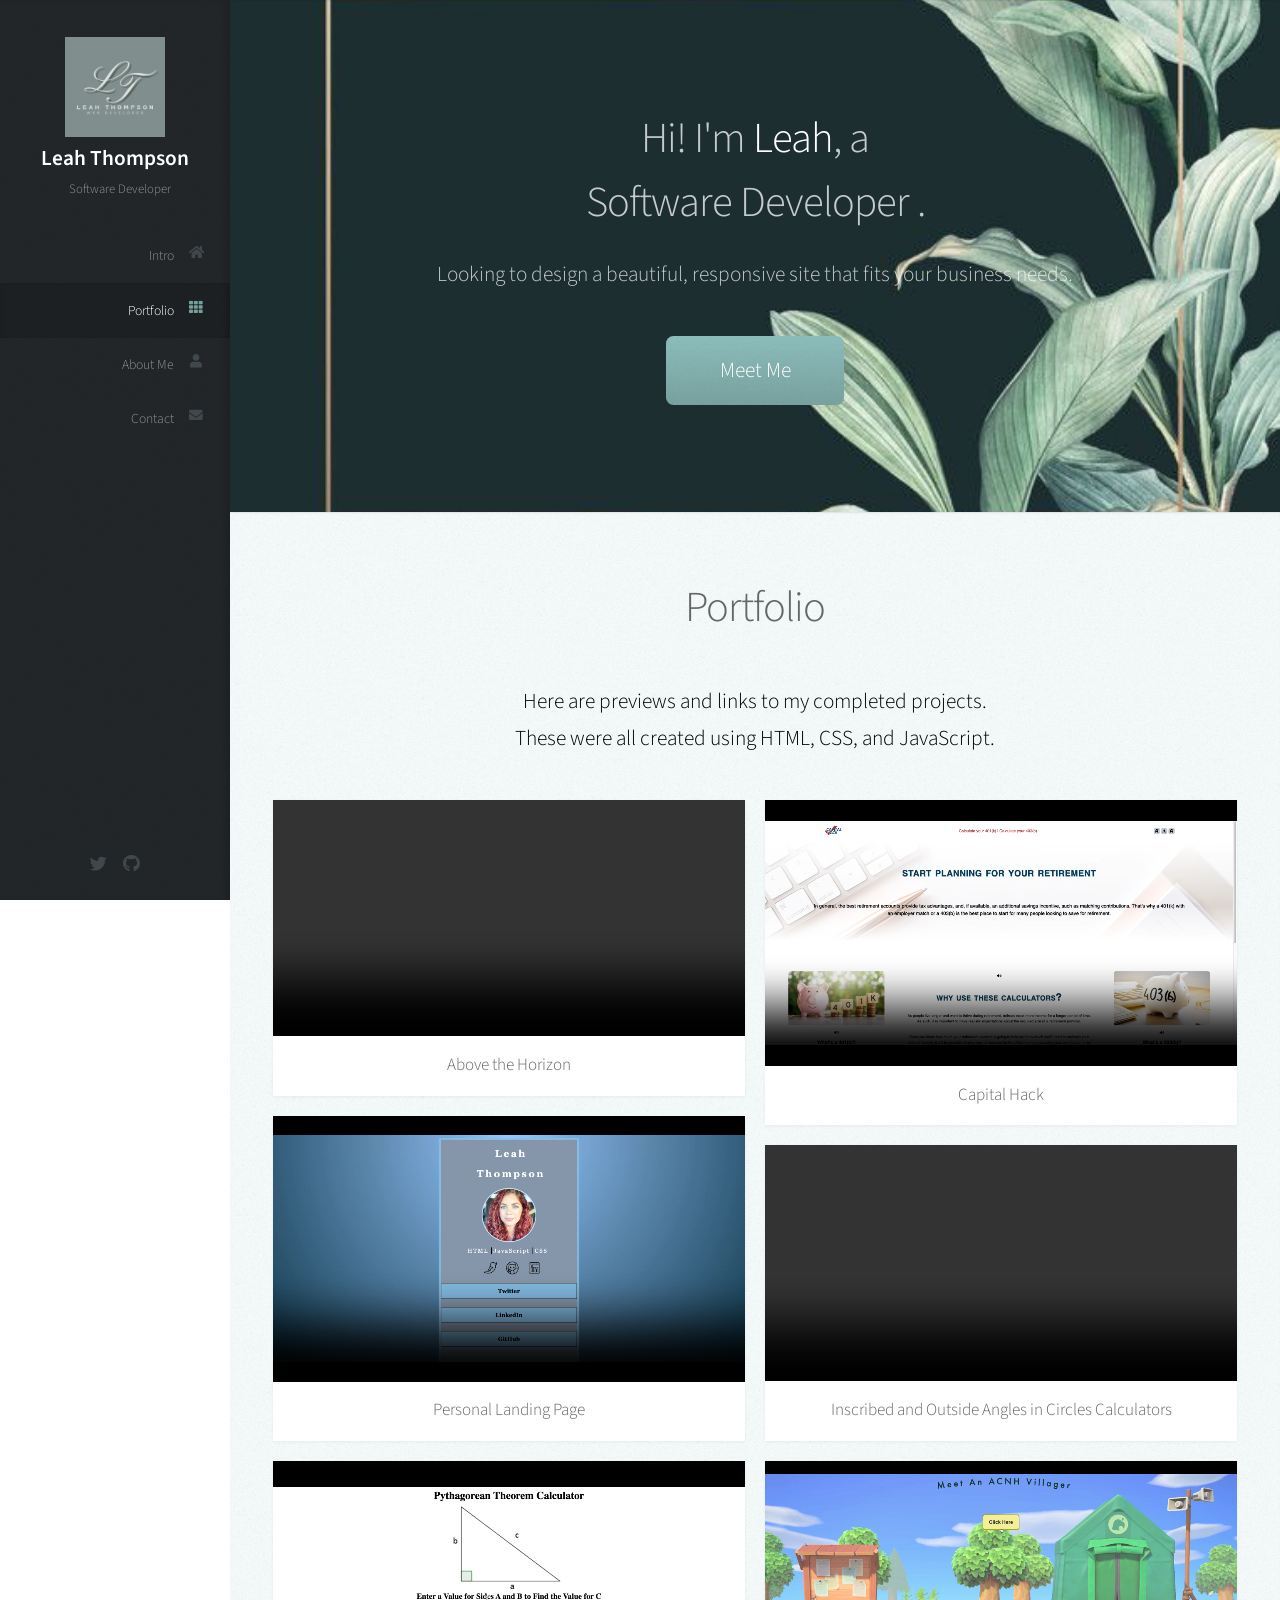
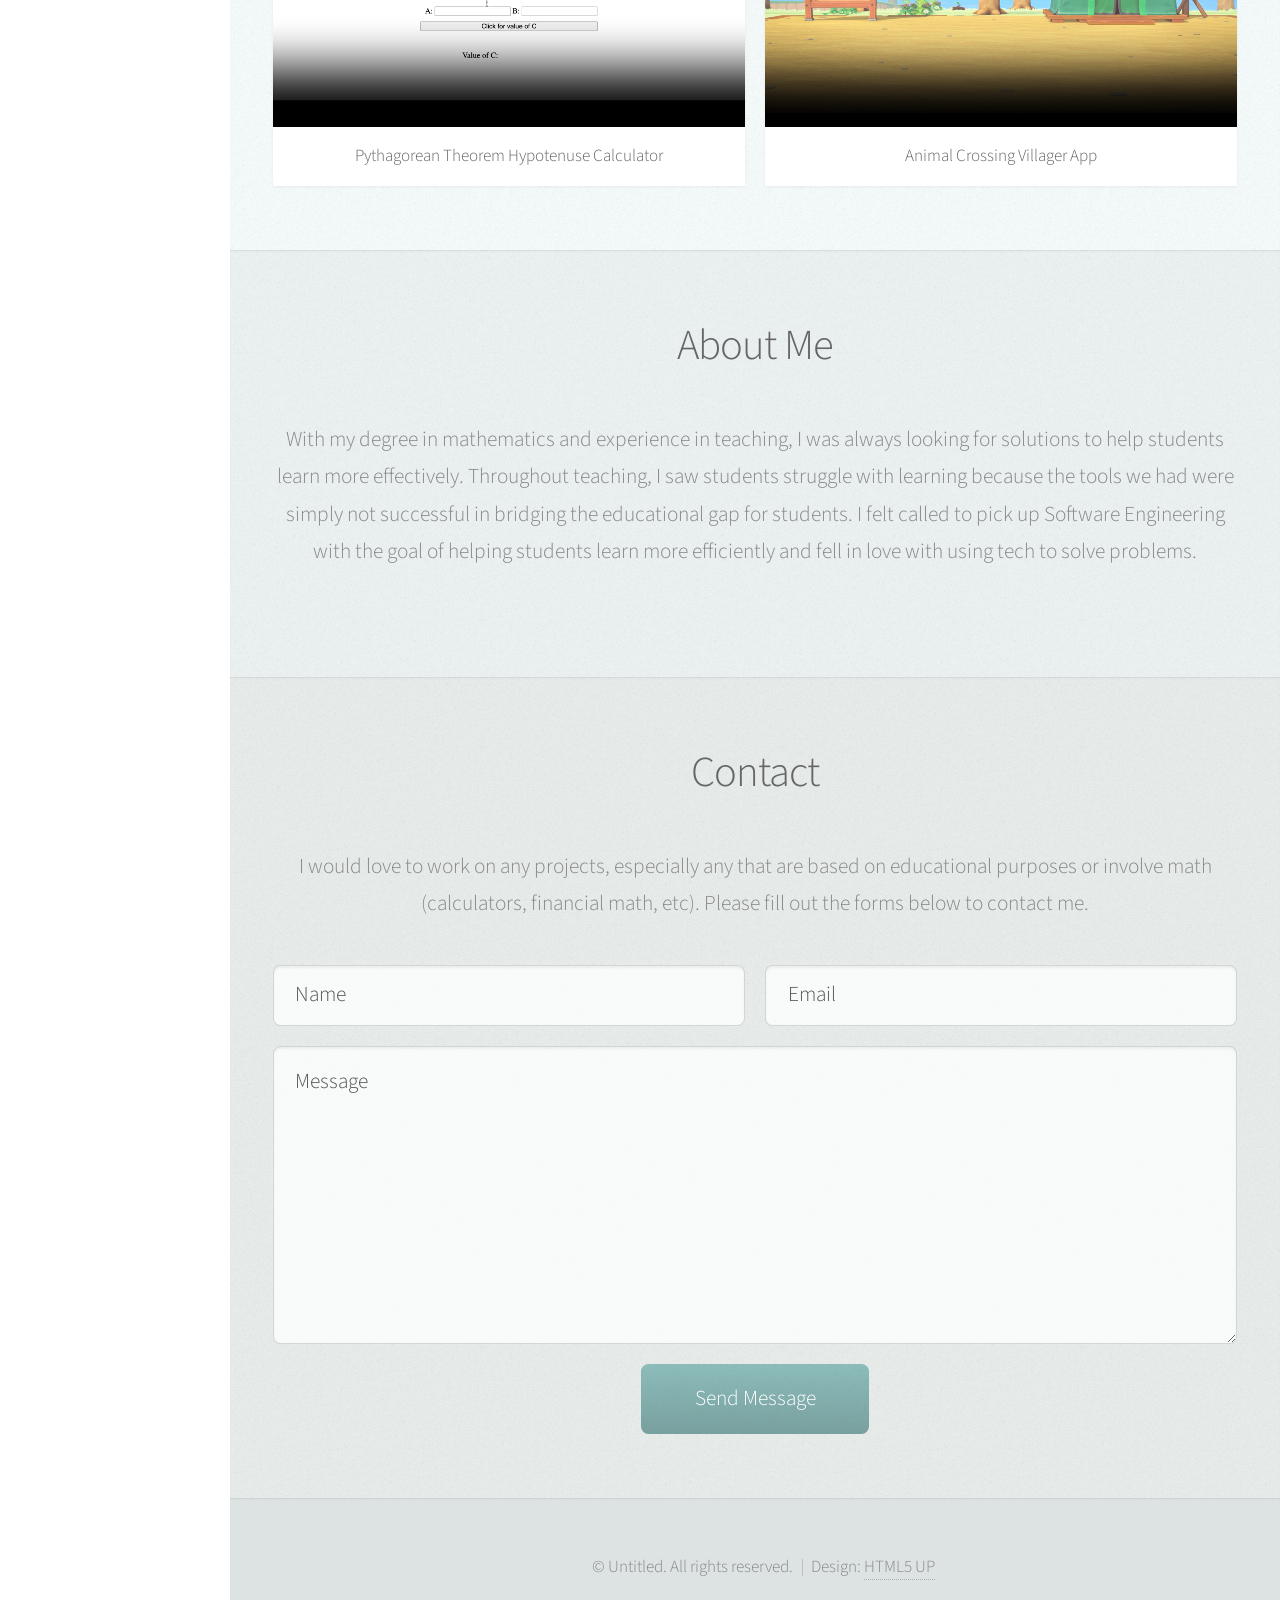
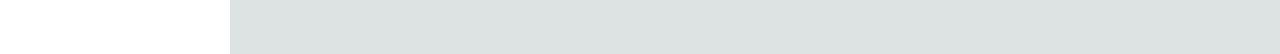
==== index.html @ b15c0641 "changed gifs to videos" ====
<!DOCTYPE HTML>
<!--
	Prologue by HTML5 UP
	html5up.net | @ajlkn
	Free for personal and commercial use under the CCA 3.0 license (html5up.net/license)
-->
<html>
	<head>
		<title>Leah Thompson</title>
		<meta charset="utf-8" />
		<meta name="viewport" content="width=device-width, initial-scale=1, user-scalable=no" />
		<link rel="stylesheet" href="assets/css/main.css" />
	</head>
	<body class="is-preload">

		<!-- Header -->
			<div id="header">

				<div class="top">

					<!-- Logo -->
						<div id="logo">
							<span class="image avatar48"><img src="images/Minimalist Modern Luxury 3 Color Reference Luxury Boutique Brand Logo (7).gif" alt="picture of Leah. A young woman with brown/red hair, bright blue eyes, and a big smile" /></span>
							<h1 id="title">Leah Thompson</h1>
							<p>Software Developer</p>
						</div>

					<!-- Nav -->
						<nav id="nav">
							<ul>
								<li><a href="#top" id="top-link"><span class="icon solid fa-home">Intro</span></a></li>
								<li><a href="#portfolio" id="portfolio-link"><span class="icon solid fa-th">Portfolio</span></a></li>
								<li><a href="#about" id="about-link"><span class="icon solid fa-user">About Me</span></a></li>
								<li><a href="#contact" id="contact-link"><span class="icon solid fa-envelope">Contact</span></a></li>
							</ul>
						</nav>

				</div>

				<div class="bottom">

					<!-- Social Icons -->
						<ul class="icons">
							<li><a href="https://twitter.com/LeahT2020" class="icon brands fa-twitter"><span class="label">Twitter</span></a></li>
							<li><a href="https://github.com/leahthompson01" class="icon brands fa-github"><span class="label">Github</span></a></li>
						<!--	<li><a href="#" class="icon brands fa-dribbble"><span class="label">Dribbble</span></a></li>  -->
						</ul>

				</div>

			</div>

		<!-- Main -->
			<div id="main">

				<!-- Intro -->
					<section id="top" class="one dark cover">
						<div class="container">

							<header>
								<h2 class="alt">Hi! I'm <strong>Leah</strong>, a <a href="http://html5up.net/license"></a> <br />
								Software Developer <a href="http://html5up.net"></a>.</h2>
								<p>Looking to design a beautiful, responsive site that fits your
									business needs.
								</p>
							</header>

							<footer>
								<a href="#portfolio" class="button scrolly">Meet Me</a>
							</footer>

						</div>
					</section>

				<!-- Portfolio -->
					<section id="portfolio" class="two portfolioText">
						<div class="container">

							<header >
								<h2>Portfolio</h2>
							</header>

							<p >Here are previews and links to my completed projects.
							<br>	These were all created using HTML, CSS, and JavaScript.
							</p>

							<div class="row portfolioText">
								<div class="col-4 col-12-mobile">
									<article class="item">
										<a href="https://leahthompson01.github.io/UpdatedSpace/index.html"  class="image fit zoomIn"><video controls class="video-js vjs-default-skin"  src="images/Above-the-Horizon updated.webm" type='video/webm' />
										</video></a>
										<header>
											<h3>Above the Horizon</h3>
										</header>
									</article>
									<article class="item">
										<a href="https://leahthompson01.github.io/Updated-Landing-Page/"  class="image fit zoomIn"><video controls class="video-js vjs-default-skin"  src="images/Leah-Thompson.webm" type='video/webm' />
										</video></a>
										<header>
											<h3>Personal Landing Page</h3>
										</header>
									</article>
								</div>
								<div class="col-4 col-12-mobile">
									<article class="item">
										<a href="https://raissa-k.github.io/TECHTOGETHER-HACK/index.html" class="image fit zoomIn"><video controls class="video-js vjs-default-skin"  src="images/TechTogether-Chicago---Capital-Hack.webm" type='video/webm' />
										</video></a>
										<header>
											<h3>Capital Hack</h3>
										</header>
									</article>
									<article class="item">
										<a href="https://leahthompson01.github.io/Circle-Calculations-Outside-and-Inscribed-Angles-/"  class="image fit zoomIn"><video controls class="video-js vjs-default-skin"  src="images/Circles.webm" type='video/webm' />
										</video></a>
										<header>
											<h3>Inscribed and Outside Angles in Circles Calculators</h3>
										</header>
									</article>
								</div>
								<div class="col-4 col-12-mobile">
									<article class="item">
										<a href="https://leahthompson01.github.io/Pythagorean-Theorem-Calculator/"  class="image fit zoomIn"><video controls class="video-js vjs-default-skin"  src="images/Pythagorean-Theorem.webm" type='video/webm' />
										</video></a>
										<header>
											<h3>Pythagorean Theorem Hypotenuse Calculator</h3>
										</header>
									</article>
									<!-- <article class="item">
										<a href="https://animal-crossing-app.netlify.app/"  class="image fit zoomIn"><img src="images/Animal-Crossing (3).gif" alt="Picture of Animal Crossing app. Displays
											villager info on playing card." /></a>
										<header>
											<h3>Animal Crossing Villager App</h3>
										</header>
									</article> -->
								</div>
								<div class="col-4 col-12-mobile">
									<article class="item">
										<a href="https://animal-crossing-app.netlify.app/"  class="image fit zoomIn"><video controls class="video-js vjs-default-skin"  src="images/NewAnimalCrossing.webm" type='video/webm' />
										</video></a>
										<header>
											<h3>Animal Crossing Villager App</h3>
										</header>
									</article>
								</div>
							</div>

						</div>
					</section>

				<!-- About Me -->
					<section id="about" class="three">
						<div class="container">

							<header>
								<h2>About Me</h2>
							</header>

						<!-- <a href="https://www.linkedin.com/in/leah-thompson-3a163416a/" class="image featured"><img src="images/cover.png" alt="" /></a> -->

							<p>
								With my degree in mathematics and experience in teaching, I was always looking for solutions to help students learn more effectively. Throughout teaching, I saw students struggle with learning because the tools we had were simply not successful in bridging the educational gap for students.
								I felt called to pick up Software Engineering with the goal of helping students learn more efficiently and fell in love with using tech to solve problems.
							</p>
							<p></p>
						</div>
					</section>

				<!-- Contact -->
					<section id="contact" class="four">
						<div class="container">

							<header>
								<h2>Contact</h2>
							</header>

							<p>I would love to work on any projects, especially any that are based on educational purposes
								or involve math (calculators, financial math, etc). Please fill out the forms below to contact me.</p>

							<form method="contact" netlify action="#">
								<div class="row">
									<div class="col-6 col-12-mobile"><input type="text" name="name" placeholder="Name" /></div>
									<div class="col-6 col-12-mobile"><input type="text" name="email" placeholder="Email" /></div>
									<div class="col-12">
										<textarea name="message" placeholder="Message"></textarea>
									</div>
									<div class="col-12">
										<input type="submit" value="Send Message" />
									</div>
								</div>
							</form>

						</div>
					</section>

			</div>

		<!-- Footer -->
			<div id="footer">

				<!-- Copyright -->
					<ul class="copyright">
						<li>&copy; Untitled. All rights reserved.</li><li>Design: <a href="http://html5up.net">HTML5 UP</a></li>
					</ul>

			</div>

		<!-- Scripts -->
			<script src="assets/js/jquery.min.js"></script>
			<script src="assets/js/jquery.scrolly.min.js"></script>
			<script src="assets/js/jquery.scrollex.min.js"></script>
			<script src="assets/js/browser.min.js"></script>
			<script src="assets/js/breakpoints.min.js"></script>
			<script src="assets/js/util.js"></script>
			<script src="assets/js/main.js"></script>

	</body>
</html>
---- assets/css/main.css ----
@import url("fontawesome-all.min.css");
@import url("https://fonts.googleapis.com/css?family=Source+Sans+Pro:300,300italic,400,600");

/*
	Prologue by HTML5 UP
	html5up.net | @ajlkn
	Free for personal and commercial use under the CCA 3.0 license (html5up.net/license)
*/

html, body, div, span, applet, object,
iframe, h1, h2, h3, h4, h5, h6, p, blockquote,
pre, a, abbr, acronym, address, big, cite,
code, del, dfn, em, img, ins, kbd, q, s, samp,
small, strike, strong, sub, sup, tt, var, b,
u, i, center, dl, dt, dd, ol, ul, li, fieldset,
form, label, legend, table, caption, tbody,
tfoot, thead, tr, th, td, article, aside,
canvas, details, embed, figure, figcaption,
footer, header, hgroup, menu, nav, output, ruby,
section, summary, time, mark, audio, video {
	margin: 0;
	padding: 0;
	border: 0;
	font-size: 100%;
	font: inherit;
	vertical-align: baseline;}

article, aside, details, figcaption, figure,
footer, header, hgroup, menu, nav, section {
	display: block;}

body {
	line-height: 1;
}

ol, ul {
	list-style: none;
}

blockquote, q {
	quotes: none;
}

	blockquote:before, blockquote:after, q:before, q:after {
		content: '';
		content: none;
	}

table {
	border-collapse: collapse;
	border-spacing: 0;
}

body {
	-webkit-text-size-adjust: none;
}

mark {
	background-color: transparent;
	color: inherit;
}

input::-moz-focus-inner {
	border: 0;
	padding: 0;
}

input, select, textarea {
	-moz-appearance: none;
	-webkit-appearance: none;
	-ms-appearance: none;
	appearance: none;
}

/* Basic */

	html {
		box-sizing: border-box;
	}

	*, *:before, *:after {
		-moz-box-sizing: border-box;
		-webkit-box-sizing: border-box;
		box-sizing: border-box;
		padding: 0;
		margin: 0;

	}

	body {
		background: #fff;
		font-family: 'Source Sans Pro', sans-serif;
		font-size: 19pt;
		font-weight: 300;
		line-height: 1.75em;
		color: #888;
	}

		body.is-preload *, body.is-preload *:before, body.is-preload *:after {
			-moz-animation: none !important;
			-webkit-animation: none !important;
			-ms-animation: none !important;
			animation: none !important;
			-moz-transition: none !important;
			-webkit-transition: none !important;
			-ms-transition: none !important;
			transition: none !important;
		}

	input, textarea, select {
		font-family: 'Source Sans Pro', sans-serif;
		font-size: 19pt;
		font-weight: 300;
		line-height: 1.75em;
		color: #888;
	}

	h1, h2, h3, h4, h5, h6 {
		font-weight: 300;
		color: #666;
		line-height: 1.5em;
	}

	h1 a, h2 a, h3 a, h4 a, h5 a, h6 a {
		color: inherit;
		text-decoration: none;
	}

		h1 a strong, h2 a strong, h3 a strong, h4 a strong, h5 a strong, h6 a strong {
			color: #333;
		}

	h2 {
		font-size: 2em;
		letter-spacing: -1px;
	}

		h2.alt {
			color: #888;
		}

			h2.alt strong {
				color: #666;
			}

	h3 {
		font-size: 1.5em;
	}

	header {
		margin: 0 0 2em 0;
	}

		header > p {
			margin: 1em 0 0 0;
		}

	footer {
		margin: 2em 0 0 0;
	}

	strong, b {
		font-weight: 300;
		color: #666;
	}

	em, i {
		font-style: italic;
	}

	a {
		text-decoration: none;
		color: inherit;
		border-bottom: dotted 1px rgba(128, 128, 128, 0.5);
		-moz-transition: color 0.35s ease-in-out, border-bottom-color 0.35s ease-in-out;
		-webkit-transition: color 0.35s ease-in-out, border-bottom-color 0.35s ease-in-out;
		-ms-transition: color 0.35s ease-in-out, border-bottom-color 0.35s ease-in-out;
		transition: color 0.35s ease-in-out, border-bottom-color 0.35s ease-in-out;
		outline: 0;
	}

		a:hover {
			color: #E27689;
			border-bottom-color: rgba(255, 255, 255, 0);
		}

	sub {
		position: relative;
		top: 0.5em;
		font-size: 0.8em;
	}

	sup {
		position: relative;
		top: -0.5em;
		font-size: 0.8em;
	}

	hr {
		border: 0;
		border-top: solid 1px #ddd;
	}

	blockquote {
		border-left: solid 0.5em #ddd;
		padding: 1em 0 1em 2em;
		font-style: italic;
	}

	p, ul, ol, dl, table {
		margin-bottom: 2em;
	}

	br.clear {
		clear: both;
	}
	.portfolioText{
		color: black;
	}
	.portfolioText > h3{
		color: black;
		line-height: 50px;
		font-weight: 700;
	}
	
/* Container */

	.container {
		margin: 0 auto;
		max-width: 100%;
		width: 1400px;
	}

		@media screen and (min-width: 961px) and (max-width: 1880px) {

			.container {
				width: 1200px;
			}

		}

		@media screen and (min-width: 961px) and (max-width: 1620px) {

			.container {
				width: 960px;
			}

		}

		@media screen and (min-width: 961px) and (max-width: 1320px) {

			.container {
				width: 100%;
			}

		}

		@media screen and (max-width: 960px) {

			.container {
				width: 100%;
			}

		}

		@media screen and (max-width: 736px) {

			.container {
				width: 100%;
			}

		}

/* Row */

	.row {
		display: flex;
		flex-wrap: wrap;
		box-sizing: border-box;
		align-items: stretch;
	}

		.row > * {
			box-sizing: border-box;
		}

		.row.gtr-uniform > * > :last-child {
			margin-bottom: 0;
		}

		.row.aln-left {
			justify-content: flex-start;
		}

		.row.aln-center {
			justify-content: center;
		}

		.row.aln-right {
			justify-content: flex-end;
		}

		.row.aln-top {
			align-items: flex-start;
		}

		.row.aln-middle {
			align-items: center;
		}

		.row.aln-bottom {
			align-items: flex-end;
		}

		.row > .imp {
			order: -1;
		}

		.row > .col-1 {
			width: 8.33333%;
		}

		.row > .off-1 {
			margin-left: 8.33333%;
		}

		.row > .col-2 {
			width: 16.66667%;
		}

		.row > .off-2 {
			margin-left: 16.66667%;
		}

		.row > .col-3 {
			width: 25%;
		}

		.row > .off-3 {
			margin-left: 25%;
		}

		.row > .col-4 {
			width: 50%;
		}

		.row > .off-4 {
			margin-left: 33.33333%;
		}

		.row > .col-5 {
			width: 41.66667%;
		}

		.row > .off-5 {
			margin-left: 41.66667%;
		}

		.row > .col-6 {
			width: 50%;
		}

		.row > .off-6 {
			margin-left: 50%;
		}

		.row > .col-7 {
			width: 58.33333%;
		}

		.row > .off-7 {
			margin-left: 58.33333%;
		}

		.row > .col-8 {
			width: 66.66667%;
		}

		.row > .off-8 {
			margin-left: 66.66667%;
		}

		.row > .col-9 {
			width: 75%;
		}

		.row > .off-9 {
			margin-left: 75%;
		}

		.row > .col-10 {
			width: 83.33333%;
		}

		.row > .off-10 {
			margin-left: 83.33333%;
		}

		.row > .col-11 {
			width: 91.66667%;
		}

		.row > .off-11 {
			margin-left: 91.66667%;
		}

		.row > .col-12 {
			width: 100%;
		}

		.row > .off-12 {
			margin-left: 100%;
		}

		.row.gtr-0 {
			margin-top: 0px;
			margin-left: 0px;
		}

			.row.gtr-0 > * {
				padding: 0px 0 0 0px;
			}

			.row.gtr-0.gtr-uniform {
				margin-top: 0px;
			}

				.row.gtr-0.gtr-uniform > * {
					padding-top: 0px;
				}

		.row.gtr-25 {
			margin-top: -10px;
			margin-left: -10px;
		}

			.row.gtr-25 > * {
				padding: 10px 0 0 10px;
			}

			.row.gtr-25.gtr-uniform {
				margin-top: -10px;
			}

				.row.gtr-25.gtr-uniform > * {
					padding-top: 10px;
				}

		.row.gtr-50 {
			margin-top: -20px;
			margin-left: -20px;
		}

			.row.gtr-50 > * {
				padding: 20px 0 0 20px;
			}

			.row.gtr-50.gtr-uniform {
				margin-top: -20px;
			}

				.row.gtr-50.gtr-uniform > * {
					padding-top: 20px;
				}

		.row {
			margin-top: -40px;
			margin-left: -40px;
		}

			.row > * {
				padding: 40px 0 0 40px;
			}

			.row.gtr-uniform {
				margin-top: -40px;
			}

				.row.gtr-uniform > * {
					padding-top: 40px;
				}

		.row.gtr-150 {
			margin-top: -60px;
			margin-left: -60px;
		}

			.row.gtr-150 > * {
				padding: 60px 0 0 60px;
			}

			.row.gtr-150.gtr-uniform {
				margin-top: -60px;
			}

				.row.gtr-150.gtr-uniform > * {
					padding-top: 60px;
				}

		.row.gtr-200 {
			margin-top: -80px;
			margin-left: -80px;
		}

			.row.gtr-200 > * {
				padding: 80px 0 0 80px;
			}

			.row.gtr-200.gtr-uniform {
				margin-top: -80px;
			}

				.row.gtr-200.gtr-uniform > * {
					padding-top: 80px;
				}

		@media screen and (min-width: 961px) and (max-width: 1880px) {

			.row {
				display: flex;
				flex-wrap: wrap;
				box-sizing: border-box;
				align-items: stretch;
			}

				.row > * {
					box-sizing: border-box;
				}

				.row.gtr-uniform > * > :last-child {
					margin-bottom: 0;
				}

				.row.aln-left {
					justify-content: flex-start;
				}

				.row.aln-center {
					justify-content: center;
				}

				.row.aln-right {
					justify-content: flex-end;
				}

				.row.aln-top {
					align-items: flex-start;
				}

				.row.aln-middle {
					align-items: center;
				}

				.row.aln-bottom {
					align-items: flex-end;
				}

				.row > .imp-wide {
					order: -1;
				}

				.row > .col-1-wide {
					width: 8.33333%;
				}

				.row > .off-1-wide {
					margin-left: 8.33333%;
				}

				.row > .col-2-wide {
					width: 16.66667%;
				}

				.row > .off-2-wide {
					margin-left: 16.66667%;
				}

				.row > .col-3-wide {
					width: 25%;
				}

				.row > .off-3-wide {
					margin-left: 25%;
				}

				.row > .col-4-wide {
					width: 50%;
				}

				.row > .off-4-wide {
					margin-left: 33.33333%;
				}

				.row > .col-5-wide {
					width: 41.66667%;
				}

				.row > .off-5-wide {
					margin-left: 41.66667%;
				}

				.row > .col-6-wide {
					width: 50%;
				}

				.row > .off-6-wide {
					margin-left: 50%;
				}

				.row > .col-7-wide {
					width: 58.33333%;
				}

				.row > .off-7-wide {
					margin-left: 58.33333%;
				}

				.row > .col-8-wide {
					width: 66.66667%;
				}

				.row > .off-8-wide {
					margin-left: 66.66667%;
				}

				.row > .col-9-wide {
					width: 75%;
				}

				.row > .off-9-wide {
					margin-left: 75%;
				}

				.row > .col-10-wide {
					width: 83.33333%;
				}

				.row > .off-10-wide {
					margin-left: 83.33333%;
				}

				.row > .col-11-wide {
					width: 91.66667%;
				}

				.row > .off-11-wide {
					margin-left: 91.66667%;
				}

				.row > .col-12-wide {
					width: 100%;
				}

				.row > .off-12-wide {
					margin-left: 100%;
				}

				.row.gtr-0 {
					margin-top: 0px;
					margin-left: 0px;
				}

					.row.gtr-0 > * {
						padding: 0px 0 0 0px;
					}

					.row.gtr-0.gtr-uniform {
						margin-top: 0px;
					}

						.row.gtr-0.gtr-uniform > * {
							padding-top: 0px;
						}

				.row.gtr-25 {
					margin-top: -10px;
					margin-left: -10px;
				}

					.row.gtr-25 > * {
						padding: 10px 0 0 10px;
					}

					.row.gtr-25.gtr-uniform {
						margin-top: -10px;
					}

						.row.gtr-25.gtr-uniform > * {
							padding-top: 10px;
						}

				.row.gtr-50 {
					margin-top: -20px;
					margin-left: -20px;
				}

					.row.gtr-50 > * {
						padding: 20px 0 0 20px;
					}

					.row.gtr-50.gtr-uniform {
						margin-top: -20px;
					}

						.row.gtr-50.gtr-uniform > * {
							padding-top: 20px;
						}

				.row {
					margin-top: -40px;
					margin-left: -40px;
				}

					.row > * {
						padding: 40px 0 0 40px;
					}

					.row.gtr-uniform {
						margin-top: -40px;
					}

						.row.gtr-uniform > * {
							padding-top: 40px;
						}

				.row.gtr-150 {
					margin-top: -60px;
					margin-left: -60px;
				}

					.row.gtr-150 > * {
						padding: 60px 0 0 60px;
					}

					.row.gtr-150.gtr-uniform {
						margin-top: -60px;
					}

						.row.gtr-150.gtr-uniform > * {
							padding-top: 60px;
						}

				.row.gtr-200 {
					margin-top: -80px;
					margin-left: -80px;
				}

					.row.gtr-200 > * {
						padding: 80px 0 0 80px;
					}

					.row.gtr-200.gtr-uniform {
						margin-top: -80px;
					}

						.row.gtr-200.gtr-uniform > * {
							padding-top: 80px;
						}

		}

		@media screen and (min-width: 961px) and (max-width: 1620px) {

			.row {
				display: flex;
				flex-wrap: wrap;
				box-sizing: border-box;
				align-items: stretch;
			}

				.row > * {
					box-sizing: border-box;
				}

				.row.gtr-uniform > * > :last-child {
					margin-bottom: 0;
				}

				.row.aln-left {
					justify-content: flex-start;
				}

				.row.aln-center {
					justify-content: center;
				}

				.row.aln-right {
					justify-content: flex-end;
				}

				.row.aln-top {
					align-items: flex-start;
				}

				.row.aln-middle {
					align-items: center;
				}

				.row.aln-bottom {
					align-items: flex-end;
				}

				.row > .imp-normal {
					order: -1;
				}

				.row > .col-1-normal {
					width: 8.33333%;
				}

				.row > .off-1-normal {
					margin-left: 8.33333%;
				}

				.row > .col-2-normal {
					width: 16.66667%;
				}

				.row > .off-2-normal {
					margin-left: 16.66667%;
				}

				.row > .col-3-normal {
					width: 25%;
				}

				.row > .off-3-normal {
					margin-left: 25%;
				}

				.row > .col-4-normal {
					width: 50%;
				}

				.row > .off-4-normal {
					margin-left: 33.33333%;
				}

				.row > .col-5-normal {
					width: 41.66667%;
				}

				.row > .off-5-normal {
					margin-left: 41.66667%;
				}

				.row > .col-6-normal {
					width: 50%;
				}

				.row > .off-6-normal {
					margin-left: 50%;
				}

				.row > .col-7-normal {
					width: 58.33333%;
				}

				.row > .off-7-normal {
					margin-left: 58.33333%;
				}

				.row > .col-8-normal {
					width: 66.66667%;
				}

				.row > .off-8-normal {
					margin-left: 66.66667%;
				}

				.row > .col-9-normal {
					width: 75%;
				}

				.row > .off-9-normal {
					margin-left: 75%;
				}

				.row > .col-10-normal {
					width: 83.33333%;
				}

				.row > .off-10-normal {
					margin-left: 83.33333%;
				}

				.row > .col-11-normal {
					width: 91.66667%;
				}

				.row > .off-11-normal {
					margin-left: 91.66667%;
				}

				.row > .col-12-normal {
					width: 100%;
				}

				.row > .off-12-normal {
					margin-left: 100%;
				}

				.row.gtr-0 {
					margin-top: 0px;
					margin-left: 0px;
				}

					.row.gtr-0 > * {
						padding: 0px 0 0 0px;
					}

					.row.gtr-0.gtr-uniform {
						margin-top: 0px;
					}

						.row.gtr-0.gtr-uniform > * {
							padding-top: 0px;
						}

				.row.gtr-25 {
					margin-top: -10px;
					margin-left: -10px;
				}

					.row.gtr-25 > * {
						padding: 10px 0 0 10px;
					}

					.row.gtr-25.gtr-uniform {
						margin-top: -10px;
					}

						.row.gtr-25.gtr-uniform > * {
							padding-top: 10px;
						}

				.row.gtr-50 {
					margin-top: -20px;
					margin-left: -20px;
				}

					.row.gtr-50 > * {
						padding: 20px 0 0 20px;
					}

					.row.gtr-50.gtr-uniform {
						margin-top: -20px;
					}

						.row.gtr-50.gtr-uniform > * {
							padding-top: 20px;
						}

				.row {
					margin-top: -40px;
					margin-left: -40px;
				}

					.row > * {
						padding: 40px 0 0 40px;
					}

					.row.gtr-uniform {
						margin-top: -40px;
					}

						.row.gtr-uniform > * {
							padding-top: 40px;
						}

				.row.gtr-150 {
					margin-top: -60px;
					margin-left: -60px;
				}

					.row.gtr-150 > * {
						padding: 60px 0 0 60px;
					}

					.row.gtr-150.gtr-uniform {
						margin-top: -60px;
					}

						.row.gtr-150.gtr-uniform > * {
							padding-top: 60px;
						}

				.row.gtr-200 {
					margin-top: -80px;
					margin-left: -80px;
				}

					.row.gtr-200 > * {
						padding: 80px 0 0 80px;
					}

					.row.gtr-200.gtr-uniform {
						margin-top: -80px;
					}

						.row.gtr-200.gtr-uniform > * {
							padding-top: 80px;
						}

		}

		@media screen and (min-width: 961px) and (max-width: 1320px) {

			.row {
				display: flex;
				flex-wrap: wrap;
				box-sizing: border-box;
				align-items: stretch;
			}

				.row > * {
					box-sizing: border-box;
				}

				.row.gtr-uniform > * > :last-child {
					margin-bottom: 0;
				}

				.row.aln-left {
					justify-content: flex-start;
				}

				.row.aln-center {
					justify-content: center;
				}

				.row.aln-right {
					justify-content: flex-end;
				}

				.row.aln-top {
					align-items: flex-start;
				}

				.row.aln-middle {
					align-items: center;
				}

				.row.aln-bottom {
					align-items: flex-end;
				}

				.row > .imp-narrow {
					order: -1;
				}

				.row > .col-1-narrow {
					width: 8.33333%;
				}

				.row > .off-1-narrow {
					margin-left: 8.33333%;
				}

				.row > .col-2-narrow {
					width: 16.66667%;
				}

				.row > .off-2-narrow {
					margin-left: 16.66667%;
				}

				.row > .col-3-narrow {
					width: 25%;
				}

				.row > .off-3-narrow {
					margin-left: 25%;
				}

				.row > .col-4-narrow {
					width: 33.33333%;
				}

				.row > .off-4-narrow {
					margin-left: 33.33333%;
				}

				.row > .col-5-narrow {
					width: 41.66667%;
				}

				.row > .off-5-narrow {
					margin-left: 41.66667%;
				}

				.row > .col-6-narrow {
					width: 50%;
				}

				.row > .off-6-narrow {
					margin-left: 50%;
				}

				.row > .col-7-narrow {
					width: 58.33333%;
				}

				.row > .off-7-narrow {
					margin-left: 58.33333%;
				}

				.row > .col-8-narrow {
					width: 66.66667%;
				}

				.row > .off-8-narrow {
					margin-left: 66.66667%;
				}

				.row > .col-9-narrow {
					width: 75%;
				}

				.row > .off-9-narrow {
					margin-left: 75%;
				}

				.row > .col-10-narrow {
					width: 83.33333%;
				}

				.row > .off-10-narrow {
					margin-left: 83.33333%;
				}

				.row > .col-11-narrow {
					width: 91.66667%;
				}

				.row > .off-11-narrow {
					margin-left: 91.66667%;
				}

				.row > .col-12-narrow {
					width: 100%;
				}

				.row > .off-12-narrow {
					margin-left: 100%;
				}

				.row.gtr-0 {
					margin-top: 0px;
					margin-left: 0px;
				}

					.row.gtr-0 > * {
						padding: 0px 0 0 0px;
					}

					.row.gtr-0.gtr-uniform {
						margin-top: 0px;
					}

						.row.gtr-0.gtr-uniform > * {
							padding-top: 0px;
						}

				.row.gtr-25 {
					margin-top: -5px;
					margin-left: -5px;
				}

					.row.gtr-25 > * {
						padding: 5px 0 0 5px;
					}

					.row.gtr-25.gtr-uniform {
						margin-top: -5px;
					}

						.row.gtr-25.gtr-uniform > * {
							padding-top: 5px;
						}

				.row.gtr-50 {
					margin-top: -10px;
					margin-left: -10px;
				}

					.row.gtr-50 > * {
						padding: 10px 0 0 10px;
					}

					.row.gtr-50.gtr-uniform {
						margin-top: -10px;
					}

						.row.gtr-50.gtr-uniform > * {
							padding-top: 10px;
						}

				.row {
					margin-top: -20px;
					margin-left: -20px;
				}

					.row > * {
						padding: 20px 0 0 20px;
					}

					.row.gtr-uniform {
						margin-top: -20px;
					}

						.row.gtr-uniform > * {
							padding-top: 20px;
						}

				.row.gtr-150 {
					margin-top: -30px;
					margin-left: -30px;
				}

					.row.gtr-150 > * {
						padding: 30px 0 0 30px;
					}

					.row.gtr-150.gtr-uniform {
						margin-top: -30px;
					}

						.row.gtr-150.gtr-uniform > * {
							padding-top: 30px;
						}

				.row.gtr-200 {
					margin-top: -40px;
					margin-left: -40px;
				}

					.row.gtr-200 > * {
						padding: 40px 0 0 40px;
					}

					.row.gtr-200.gtr-uniform {
						margin-top: -40px;
					}

						.row.gtr-200.gtr-uniform > * {
							padding-top: 40px;
						}

		}

		@media screen and (max-width: 960px) {

			.row {
				display: flex;
				flex-wrap: wrap;
				box-sizing: border-box;
				align-items: stretch;
			}

				.row > * {
					box-sizing: border-box;
				}

				.row.gtr-uniform > * > :last-child {
					margin-bottom: 0;
				}

				.row.aln-left {
					justify-content: flex-start;
				}

				.row.aln-center {
					justify-content: center;
				}

				.row.aln-right {
					justify-content: flex-end;
				}

				.row.aln-top {
					align-items: flex-start;
				}

				.row.aln-middle {
					align-items: center;
				}

				.row.aln-bottom {
					align-items: flex-end;
				}

				.row > .imp-narrower {
					order: -1;
				}

				.row > .col-1-narrower {
					width: 8.33333%;
				}

				.row > .off-1-narrower {
					margin-left: 8.33333%;
				}

				.row > .col-2-narrower {
					width: 16.66667%;
				}

				.row > .off-2-narrower {
					margin-left: 16.66667%;
				}

				.row > .col-3-narrower {
					width: 25%;
				}

				.row > .off-3-narrower {
					margin-left: 25%;
				}

				.row > .col-4-narrower {
					width: 33.33333%;
				}

				.row > .off-4-narrower {
					margin-left: 33.33333%;
				}

				.row > .col-5-narrower {
					width: 41.66667%;
				}

				.row > .off-5-narrower {
					margin-left: 41.66667%;
				}

				.row > .col-6-narrower {
					width: 50%;
				}

				.row > .off-6-narrower {
					margin-left: 50%;
				}

				.row > .col-7-narrower {
					width: 58.33333%;
				}

				.row > .off-7-narrower {
					margin-left: 58.33333%;
				}

				.row > .col-8-narrower {
					width: 66.66667%;
				}

				.row > .off-8-narrower {
					margin-left: 66.66667%;
				}

				.row > .col-9-narrower {
					width: 75%;
				}

				.row > .off-9-narrower {
					margin-left: 75%;
				}

				.row > .col-10-narrower {
					width: 83.33333%;
				}

				.row > .off-10-narrower {
					margin-left: 83.33333%;
				}

				.row > .col-11-narrower {
					width: 91.66667%;
				}

				.row > .off-11-narrower {
					margin-left: 91.66667%;
				}

				.row > .col-12-narrower {
					width: 100%;
				}

				.row > .off-12-narrower {
					margin-left: 100%;
				}

				.row.gtr-0 {
					margin-top: 0px;
					margin-left: 0px;
				}

					.row.gtr-0 > * {
						padding: 0px 0 0 0px;
					}

					.row.gtr-0.gtr-uniform {
						margin-top: 0px;
					}

						.row.gtr-0.gtr-uniform > * {
							padding-top: 0px;
						}

				.row.gtr-25 {
					margin-top: -5px;
					margin-left: -5px;
				}

					.row.gtr-25 > * {
						padding: 5px 0 0 5px;
					}

					.row.gtr-25.gtr-uniform {
						margin-top: -5px;
					}

						.row.gtr-25.gtr-uniform > * {
							padding-top: 5px;
						}

				.row.gtr-50 {
					margin-top: -10px;
					margin-left: -10px;
				}

					.row.gtr-50 > * {
						padding: 10px 0 0 10px;
					}

					.row.gtr-50.gtr-uniform {
						margin-top: -10px;
					}

						.row.gtr-50.gtr-uniform > * {
							padding-top: 10px;
						}

				.row {
					margin-top: -20px;
					margin-left: -20px;
				}

					.row > * {
						padding: 20px 0 0 20px;
					}

					.row.gtr-uniform {
						margin-top: -20px;
					}

						.row.gtr-uniform > * {
							padding-top: 20px;
						}

				.row.gtr-150 {
					margin-top: -30px;
					margin-left: -30px;
				}

					.row.gtr-150 > * {
						padding: 30px 0 0 30px;
					}

					.row.gtr-150.gtr-uniform {
						margin-top: -30px;
					}

						.row.gtr-150.gtr-uniform > * {
							padding-top: 30px;
						}

				.row.gtr-200 {
					margin-top: -40px;
					margin-left: -40px;
				}

					.row.gtr-200 > * {
						padding: 40px 0 0 40px;
					}

					.row.gtr-200.gtr-uniform {
						margin-top: -40px;
					}

						.row.gtr-200.gtr-uniform > * {
							padding-top: 40px;
						}

		}

		@media screen and (max-width: 736px) {

			.row {
				display: flex;
				flex-wrap: wrap;
				box-sizing: border-box;
				align-items: stretch;
			}

				.row > * {
					box-sizing: border-box;
				}

				.row.gtr-uniform > * > :last-child {
					margin-bottom: 0;
				}

				.row.aln-left {
					justify-content: flex-start;
				}

				.row.aln-center {
					justify-content: center;
				}

				.row.aln-right {
					justify-content: flex-end;
				}

				.row.aln-top {
					align-items: flex-start;
				}

				.row.aln-middle {
					align-items: center;
				}

				.row.aln-bottom {
					align-items: flex-end;
				}

				.row > .imp-mobile {
					order: -1;
				}

				.row > .col-1-mobile {
					width: 8.33333%;
				}

				.row > .off-1-mobile {
					margin-left: 8.33333%;
				}

				.row > .col-2-mobile {
					width: 16.66667%;
				}

				.row > .off-2-mobile {
					margin-left: 16.66667%;
				}

				.row > .col-3-mobile {
					width: 25%;
				}

				.row > .off-3-mobile {
					margin-left: 25%;
				}

				.row > .col-4-mobile {
					width: 33.33333%;
				}

				.row > .off-4-mobile {
					margin-left: 33.33333%;
				}

				.row > .col-5-mobile {
					width: 41.66667%;
				}

				.row > .off-5-mobile {
					margin-left: 41.66667%;
				}

				.row > .col-6-mobile {
					width: 50%;
				}

				.row > .off-6-mobile {
					margin-left: 50%;
				}

				.row > .col-7-mobile {
					width: 58.33333%;
				}

				.row > .off-7-mobile {
					margin-left: 58.33333%;
				}

				.row > .col-8-mobile {
					width: 66.66667%;
				}

				.row > .off-8-mobile {
					margin-left: 66.66667%;
				}

				.row > .col-9-mobile {
					width: 75%;
				}

				.row > .off-9-mobile {
					margin-left: 75%;
				}

				.row > .col-10-mobile {
					width: 83.33333%;
				}

				.row > .off-10-mobile {
					margin-left: 83.33333%;
				}

				.row > .col-11-mobile {
					width: 91.66667%;
				}

				.row > .off-11-mobile {
					margin-left: 91.66667%;
				}

				.row > .col-12-mobile {
					width: 50%;
				}

				.row > .off-12-mobile {
					margin-left: 100%;
				}

				.row.gtr-0 {
					margin-top: 0px;
					margin-left: 0px;
				}

					.row.gtr-0 > * {
						padding: 0px 0 0 0px;
					}

					.row.gtr-0.gtr-uniform {
						margin-top: 0px;
					}

						.row.gtr-0.gtr-uniform > * {
							padding-top: 0px;
						}

				.row.gtr-25 {
					margin-top: -5px;
					margin-left: -5px;
				}

					.row.gtr-25 > * {
						padding: 5px 0 0 5px;
					}

					.row.gtr-25.gtr-uniform {
						margin-top: -5px;
					}

						.row.gtr-25.gtr-uniform > * {
							padding-top: 5px;
						}

				.row.gtr-50 {
					margin-top: -10px;
					margin-left: -10px;
				}

					.row.gtr-50 > * {
						padding: 10px 0 0 10px;
					}

					.row.gtr-50.gtr-uniform {
						margin-top: -10px;
					}

						.row.gtr-50.gtr-uniform > * {
							padding-top: 10px;
						}

				.row {
					margin-top: -20px;
					margin-left: -20px;
				}

					.row > * {
						padding: 20px 0 0 20px;
					}

					.row.gtr-uniform {
						margin-top: -20px;
					}

						.row.gtr-uniform > * {
							padding-top: 20px;
						}

				.row.gtr-150 {
					margin-top: -30px;
					margin-left: -30px;
				}

					.row.gtr-150 > * {
						padding: 30px 0 0 30px;
					}

					.row.gtr-150.gtr-uniform {
						margin-top: -30px;
					}

						.row.gtr-150.gtr-uniform > * {
							padding-top: 30px;
						}

				.row.gtr-200 {
					margin-top: -40px;
					margin-left: -40px;
				}

					.row.gtr-200 > * {
						padding: 40px 0 0 40px;
					}

					.row.gtr-200.gtr-uniform {
						margin-top: -40px;
					}

						.row.gtr-200.gtr-uniform > * {
							padding-top: 40px;
						}

		}

/* Sections/Article */

	section, article {
		margin-bottom: 3em;
	}

		section > :last-child,
		section > .container, section:last-child, article > :last-child,
		article > .container, article:last-child {
			margin-bottom: 0;
		}

		.row > section, .row > article {
			margin-bottom: 0;
		}

/* Image */

	.image {
		display: inline-block;
		border: 0;
	}

		.image img, .image video {
			display: block;
			width: 100%;
		}

		.image.avatar48 {
			width: 60%;
			margin: 0 auto;
			height: auto;
			/*width: 55px;
			height: 55px; */
			background: #DFE3E3;
		}

			.image.avatar48 img {
				/*width: 55px;
				height: 55px;*/
				width: 100%;
			height: auto;
			}

		.image.fit {
			display: block;
			width: 100%;
		}

		.image.featured {
			display: block;
			width: 100%;
			margin: 0 0 2em 0;
		}

		.image.left {
			float: left;
			margin: 0 2em 2em 0;
		}

		.image.centered {
			display: block;
			margin: 0 0 2em 0;
		}

			.image.centered img {
				margin: 0 auto;
				width: auto;
			}

/* List */

	ul {
		list-style: disc;
		padding-left: 1em;
	}

		ul li {
			padding-left: 0.5em;
		}

	ol {
		list-style: decimal;
		padding-left: 1.25em;
	}

		ol li {
			padding-left: 0.25em;
		}

/* Icons */

	ul.icons {
		cursor: default;
		list-style: none;
		padding-left: 0;
	}

		ul.icons li {
			display: inline-block;
			padding-left: 0;
		}

		ul.icons a {
			display: inline-block;
			width: 2em;
			height: 2em;
			line-height: 2em;
			text-align: center;
			border: 0;
		}

/* Form */

	form label {
		display: block;
		text-align: left;
		margin-bottom: 0.5em;
	}

	form input[type="text"],
	form input[type="email"],
	form input[type="password"],
	form select,
	form textarea {
		position: relative;
		-webkit-appearance: none;
		display: block;
		border: 0;
		outline: 0;
		background: #fff;
		background: rgba(255, 255, 255, 0.75);
		width: 100%;
		border-radius: 0.35em;
		padding: 0.75em 1em 0.75em 1em;
		box-shadow: inset 0 0.1em 0.1em 0 rgba(0, 0, 0, 0.05);
		border: solid 1px rgba(0, 0, 0, 0.15);
		-moz-transition: all 0.35s ease-in-out;
		-webkit-transition: all 0.35s ease-in-out;
		-ms-transition: all 0.35s ease-in-out;
		transition: all 0.35s ease-in-out;
	}

		form input[type="text"]:focus,
		form input[type="email"]:focus,
		form input[type="password"]:focus,
		form select:focus,
		form textarea:focus {
			box-shadow: 0 0 2px 1px #8ebebc;
			background: #fff;
		}

	form input[type="text"],
	form input[type="email"],
	form input[type="password"],
	form select {
		line-height: 1.25em;
	}

	form textarea {
		min-height: 14em;
	}

	form ::-webkit-input-placeholder {
		color: #555 !important;
	}

	form :-moz-placeholder {
		color: #555 !important;
	}

	form ::-moz-placeholder {
		color: #555 !important;
	}

	form :-ms-input-placeholder {
		color: #555 !important;
	}

	form ::-moz-focus-inner {
		border: 0;
	}

/* Table */

	table {
		width: 100%;
		text-align: left;
	}

		table tbody tr:nth-child(2n+2) {
			background: #f4f4f4;
		}

		table td {
			padding: 0.5em 1em 0.5em 1em;
		}

		table th {
			text-align: left;
			padding: 0.5em 1em 0.5em 1em;
			color: #fff;
			background: #222729 url("images/overlay.png");
		}

		table thead {
			background: #444;
			color: #fff;
		}

		table tfoot {
			background: #eee;
		}

/* Button */

	input[type="button"],
	input[type="submit"],
	input[type="reset"],
	button,
	.button {
		position: relative;
		display: inline-block;
		border-radius: 0.35em;
		color: #fff !important;
		text-decoration: none;
		padding: 0.75em 2.5em 0.75em 2.5em;
		background-color: #8ebebc;
		border: 0;
		cursor: pointer;
		background-image: -moz-linear-gradient(top, rgba(0, 0, 0, 0), rgba(0, 0, 0, 0.15)), url("images/overlay.png");
		background-image: -webkit-linear-gradient(top, rgba(0, 0, 0, 0), rgba(0, 0, 0, 0.15)), url("images/overlay.png");
		background-image: -ms-linear-gradient(top, rgba(0, 0, 0, 0), rgba(0, 0, 0, 0.15)), url("images/overlay.png");
		background-image: linear-gradient(top, rgba(0, 0, 0, 0), rgba(0, 0, 0, 0.15)), url("images/overlay.png");
		-moz-transition: background-color 0.35s ease-in-out;
		-webkit-transition: background-color 0.35s ease-in-out;
		-ms-transition: background-color 0.35s ease-in-out;
		transition: background-color 0.35s ease-in-out;
	}

		input[type="button"]:hover,
		input[type="submit"]:hover,
		input[type="reset"]:hover,
		button:hover,
		.button:hover {
			background-color: #9ececc;
		}

		input[type="button"]:active,
		input[type="submit"]:active,
		input[type="reset"]:active,
		button:active,
		.button:active {
			background-color: #7eaeac;
		}

/* Item */

	.item {
		box-shadow: 0 0.05em 0.15em 0 rgba(0, 0, 0, 0.05);
		margin-bottom: 40px;
	}

		.item header {
			background: #fff;
			margin: 0;
			padding: 1em 0 1em 0;
			font-size: 0.8em;
		}

			.item header h3 {
				font-size: 1em;
			}

/* Icons */

	.icon {
		text-decoration: none;
		text-decoration: none;
	}

		.icon:before {
			-moz-osx-font-smoothing: grayscale;
			-webkit-font-smoothing: antialiased;
			display: inline-block;
			font-style: normal;
			font-variant: normal;
			text-rendering: auto;
			line-height: 1;
			text-transform: none !important;
			font-family: 'Font Awesome 5 Free';
			font-weight: 400;
		}

		.icon:before {
			line-height: inherit;
		}

		.icon > .label {
			display: none;
		}

		.icon.solid:before {
			font-weight: 900;
		}

		.icon.brands:before {
			font-family: 'Font Awesome 5 Brands';
		}

/* Header */

	#header {
		display: -moz-flex;
		display: -webkit-flex;
		display: -ms-flex;
		display: flex;
		-moz-flex-direction: column;
		-webkit-flex-direction: column;
		-ms-flex-direction: column;
		flex-direction: column;
		-moz-justify-content: space-between;
		-webkit-justify-content: space-between;
		-ms-justify-content: space-between;
		justify-content: space-between;
		background: #222629 url("images/overlay.png");
		box-shadow: inset -0.25em 0 0.25em 0 rgba(0, 0, 0, 0.1);
		color: #fff;
		height: 100%;
		left: 0;
		overflow-y: auto;
		position: fixed;
		text-align: right;
		top: 0;
		width: 375px;
	}

		#header .top {
			-moz-flex-grow: 1;
			-webkit-flex-grow: 1;
			-ms-flex-grow: 1;
			flex-grow: 1;
		}

		#header .bottom {
			-moz-flex-shrink: 0;
			-webkit-flex-shrink: 0;
			-ms-flex-shrink: 0;
			flex-shrink: 0;
			padding: 1.5em 0 0.75em 0;
		}

			#header .bottom > :last-child {
				margin-bottom: 0;
			}

		#header .icons {
			font-size: 0.8em;
			text-align: center;
		}

			#header .icons a {
				color: #41484c;
				-moz-transition: color 0.35s ease-in-out;
				-webkit-transition: color 0.35s ease-in-out;
				-ms-transition: color 0.35s ease-in-out;
				transition: color 0.35s ease-in-out;
			}

				#header .icons a:hover {
					color: #fff;
				}

	#logo {
		position: relative;
		margin: 1.75em 1.5em 1.5em 1.5em;
		min-height: 48px;
		cursor: default;
	}

		#logo h1 {
			/*margin-left: 1.2%; */
			/*position: relative; */
			color: #fff;
			text-align: center;
			width: 100%;
			font-weight: 600;
			font-size: 1em;
			line-height: 1em;
		}

		#logo p {
			position: relative;
			font-size: 0.6em;
			display: flex;
			justify-content: center;
			color: rgba(255, 255, 255, 0.5);
			line-height: 1.25em;
			margin: 0.5em 0 0 3%;
		}

		#logo .image {
			/*position: absolute; 
			left: 0;
			top: 0; */
			width: 60%;
			display: flex;
			justify-content: center;
			margin-bottom: 0.5em;
		}

	#nav ul {
		list-style: none;
		padding-left: 0;
		margin-bottom: 0;
	}

		#nav ul li {
			padding-left: 0;
		}

			#nav ul li a {
				display: block;
				padding: 0.5em 1.5em 0.5em 1.5em;
				color: rgba(255, 255, 255, 0.5);
				text-decoration: none;
				outline: 0;
				border: 0;
				-moz-transition: none;
				-webkit-transition: none;
				-ms-transition: none;
				transition: none;
			}

				#nav ul li a span {
					position: relative;
					display: block;
					font-size: 0.8em;
				}

					#nav ul li a span:before {
						position: absolute;
						left: 0;
						color: #41484c;
						text-align: center;
						width: 1.25em;
						line-height: 1.75em;
					}

				#nav ul li a.active {
					background: rgba(0, 0, 0, 0.15);
					box-shadow: inset 0 0 0.25em 0 rgba(0, 0, 0, 0.125);
					color: #fff;
				}
				#nav ul li a:hover {
					background: rgba(90, 86, 86, 0.15);
				}
				#nav ul li a span:hover {
					color: #DFE3E3
				}

					#nav ul li a.active span:before {
						color:#76A09E;
					}

/* Footer */

	#footer {
		margin-left: 375px;
		text-align: center;
		background-color: #dce3e2;
		padding: 3em 0 4em 0;
		box-shadow: inset 0 1px 0 0 rgba(0, 0, 0, 0.05), inset 0 0.1em 0.1em 0 rgba(0, 0, 0, 0.025);
		font-size: 0.8em;
	}

		#footer .copyright {
			cursor: default;
			margin: 0;
		}

			#footer .copyright li {
				display: inline-block;
				line-height: 1em;
				border-left: solid 1px rgba(128, 128, 128, 0.35);
				padding: 0 0 0 0.5em;
				margin: 0 0 0 0.5em;
			}

				#footer .copyright li:first-child {
					border-left: 0;
					padding-left: 0;
					margin-left: 0;
				}

/* Main */

	#main {
		margin-left: 375px;
	}

		#main > section {
			margin: 0;
			overflow: hidden;
			padding: 4em 0;
			box-shadow: inset 0 1px 0 0 rgba(0, 0, 0, 0.05), inset 0 0.1em 0.1em 0 rgba(0, 0, 0, 0.025);
			text-align: center;
			background-image: url("images/overlay.png");
		}

			#main > section.dark {
				color: #ddd;
				color: rgba(255, 255, 255, 0.75);
			}

				#main > section.dark h2, #main > section.dark h3, #main > section.dark h4, #main > section.dark h5, #main > section.dark h6 {
					color: inherit;
				}

				#main > section.dark strong {
					color: #fff;
					border-color: inherit;
				}

				#main > section.dark a {
					color: #fff;
					border-color: inherit;
				}

					#main > section.dark a:hover {
						border-bottom-color: rgba(255, 255, 255, 0);
					}

			#main > section.cover {
				padding: 10em 0;
				background-size: cover;
				background-position: center center;
			}

			#main > section.one {
				background-color: #81918E;
				background-image: url("/images/covermaybe.jpeg");
			}

			#main > section.two {
				background-color: #f5fafa;
			}

			#main > section.three {
				background-color: #ecf1f1;
			}

			#main > section.four {
				background-color: #e8edec;
			}

/* Wide */

	@media screen and (min-width: 961px) and (max-width: 1880px) {

		/* Basic */

			body, input, textarea, select {
				font-size: 17pt;
			}

		/* Header */

		#header {
			width: 225px;
		}
		#header #logo h1 {
			width: 100%;
		/*	margin-left: 40%; */
		}
		#logo p {
			margin-top: 7%;
			text-align: center;
			/* padding-left: 15px; */
		}

		/* Footer */

			#footer {
				margin-left: 225px;
			}

		/* Main */

			#main {
				margin-left: 225px;
			}

	}

/* Normal */

	@media screen and (min-width: 961px) and (max-width: 1620px) {

		/* Main */
		#header {
			width: 225px;
		}
		#header #logo h1 {
			width: 100%;
		/*	margin-left: 40%; */
		}
		#logo p {
			margin-top: 7%;
			text-align: center;
			/* padding-left: 15px; */
		}

			#main > section {
				padding: 3em 0;
			}

			#main section.cover {
				padding: 5em 0;
			}

	}

/* Narrow */

	@media screen and (min-width: 961px) and (max-width: 1320px) {

		/* Basic */

			body, input, textarea, select {
				font-size: 16pt;
			}

			.container {
				padding: 0 2em 0 2em;
			}

		/* Icons */

			ul.icons li a {
				width: 1.75em;
			}

		/* Item */

			.item {
				margin-bottom: 20px;
			}

		/* Header */

			#header {
				width: 18%;
			}
			#logo .image {
			/*	position: relative;
				margin: 0 0 0.5em 0; */
				width: 60%;
				height: auto;
			}
			#logo p {
				width: 100%;
			}
			#nav ul li a {
				font-size: 0.8em;
				padding-top: 0.5em;
				padding-bottom: 0.5em;
			}

				#nav ul li a span {
					padding-right: 2.25em;
				}

					#nav ul li a span:before {
						left: 100%;
						margin-left: -1.25em;
						line-height: 2.25em;
					}

		/* Footer */

			#footer {
				margin-left: 18%;
			}

		/* Main */

			#main {
				margin-left: 18%;
			}

	}

/* Narrower */

	#headerToggle {
		display: none;
	}

	@media screen and (max-width: 960px) {

		/* Basic */

			html, body {
				overflow-x: hidden;
			}

			body, input, textarea, select {
				font-size: 16pt;
			}

			header br {
				display: none;
			}

			.container {
				padding: 0 2em 0 2em;
			}

		/* Item */

			.item {
				margin-bottom: 15px;
			}

		/* Icons */

			ul.icons a {
				width: 1.75em;
				font-size: 1.25em;
			}

		/* Header */

			#header {
				-moz-backface-visibility: hidden;
				-webkit-backface-visibility: hidden;
				-ms-backface-visibility: hidden;
				backface-visibility: hidden;
				-moz-transform: translateX(-275px);
				-webkit-transform: translateX(-275px);
				-ms-transform: translateX(-275px);
				transform: translateX(-275px);
				-moz-transition: -moz-transform 0.5s ease;
				-webkit-transition: -webkit-transform 0.5s ease;
				-ms-transition: -ms-transform 0.5s ease;
				transition: transform 0.5s ease;
				-webkit-overflow-scrolling: touch;
				display: block;
				height: 100%;
				left: 0;
				overflow-y: auto;
				position: fixed;
				top: 0;
				width: 275px;
				z-index: 10002;
				width: 275px;
				background: #222729 url("images/overlay.png");
				box-shadow: inset -0.25em 0 0.25em 0 rgba(0, 0, 0, 0.125);
			}

				#header .top {
					position: relative;
				}

				#header .bottom {
					border-top: solid 1px rgba(255, 255, 255, 0.05);
					box-shadow: 0 -1px 0 0 rgba(0, 0, 0, 0.15);
					padding-top: 2em;
					margin-top: 2em;
					position: relative;
				}

			#logo {
				margin: 1.5em 1.25em 1.25em 1.25em;
			}
			#logo .image {
				width: 40%;
			}
			#logo p {
				text-align: center;
			}
			#nav ul li a {
				padding: 0.5em 1.25em 0.5em 1.25em;
			}

			#headerToggle {
				-moz-backface-visibility: hidden;
				-webkit-backface-visibility: hidden;
				-ms-backface-visibility: hidden;
				backface-visibility: hidden;
				-moz-transition: -moz-transform 0.5s ease;
				-webkit-transition: -webkit-transform 0.5s ease;
				-ms-transition: -ms-transform 0.5s ease;
				transition: transform 0.5s ease;
				display: block;
				height: 2.25em;
				left: 0;
				position: fixed;
				top: 0;
				width: 3.25em;
				z-index: 10001;
			}

				#headerToggle .toggle {
					text-decoration: none;
					position: absolute;
					left: 0;
					top: 0;
					width: 100%;
					height: 100%;
					outline: 0;
					border: 0;
				}

					#headerToggle .toggle:before {
						-moz-osx-font-smoothing: grayscale;
						-webkit-font-smoothing: antialiased;
						display: inline-block;
						font-style: normal;
						font-variant: normal;
						text-rendering: auto;
						line-height: 1;
						text-transform: none !important;
						font-family: 'Font Awesome 5 Free';
						font-weight: 900;
					}

					#headerToggle .toggle:before {
						text-decoration: none;
						content: '\f0c9';
						color: #fff;
						font-size: 18px;
						background: rgba(128, 136, 144, 0.5);
						border-radius: 0.35em;
						text-align: center;
						position: absolute;
						left: 0.5em;
						top: 0.5em;
						display: block;
						width: 3.25em;
						height: 2.25em;
						line-height: 2.25em;
					}

			body.header-visible #main {
				-moz-transform: translateX(275px);
				-webkit-transform: translateX(275px);
				-ms-transform: translateX(275px);
				transform: translateX(275px);
			}

			body.header-visible #headerToggle {
				-moz-transform: translateX(275px);
				-webkit-transform: translateX(275px);
				-ms-transform: translateX(275px);
				transform: translateX(275px);
			}

			body.header-visible #header {
				-moz-transform: translateX(0);
				-webkit-transform: translateX(0);
				-ms-transform: translateX(0);
				transform: translateX(0);
			}

		/* Footer */

			#footer {
				margin-left: 0;
			}

		/* Main */

			#main {
				-moz-backface-visibility: hidden;
				-webkit-backface-visibility: hidden;
				-ms-backface-visibility: hidden;
				backface-visibility: hidden;
				-moz-transition: -moz-transform 0.5s ease;
				-webkit-transition: -webkit-transform 0.5s ease;
				-ms-transition: -ms-transform 0.5s ease;
				transition: transform 0.5s ease;
				padding-bottom: 1px;
				margin-left: 0;
			}

				#main > section {
					padding: 3em 0;
				}

				#main section.cover {
					padding: 4em 0;
				}

	}

/* Mobile */

	@media screen and (max-width: 736px) {

		/* Basic */

			body, input, textarea, select {
				font-size: 14pt;
			}

			h2 {
				font-size: 1.5em;
				letter-spacing: 0;
				font-weight: 300;
			}

			.container {
				padding: 0 15px 0 15px;
			}
			#logo .image {
				width: 40%;
			}

		/* List */

			ul.icons a {
				width: 2em;
				font-size: 1.25em;
			}

		/* Main */

			#main > section {
				padding: 2em 0;
			}

			#main section.cover {
				padding: 4em 0em;
			}

				#main section.cover header {
					padding: 0 1em;
				}

		/* Footer */

			#footer .copyright li {
				display: block;
				line-height: 1.25em;
				border: 0;
				padding: 0;
				margin: 1em 0 0 0;
			}

				#footer .copyright li:first-child {
					margin-top: 0;
				}

	}
	/*GrayScale*/
#grayscale img {
	-webkit-filter: grayscale(100%);
	filter: grayscale(100%);
	-webkit-transition: .3s ease-in-out;
	transition: .3s ease-in-out;
	}
#grayscale:hover img {
	-webkit-filter: grayscale(0);
	filter: grayscale(0);
	}
.row article:hover h3 {
	color: #76A09E;
}
/*Zoom In*/
/*.zoomIn img {
	-webkit-transform: scale(1);
	transform: scale(1);
	-webkit-transition: .3s ease-in-out;
	transition: .3s ease-in-out;
	}
	.zoomIn:hover img {
	-webkit-transform: scale(1.3);
	transform: scale(1.3);
	} */
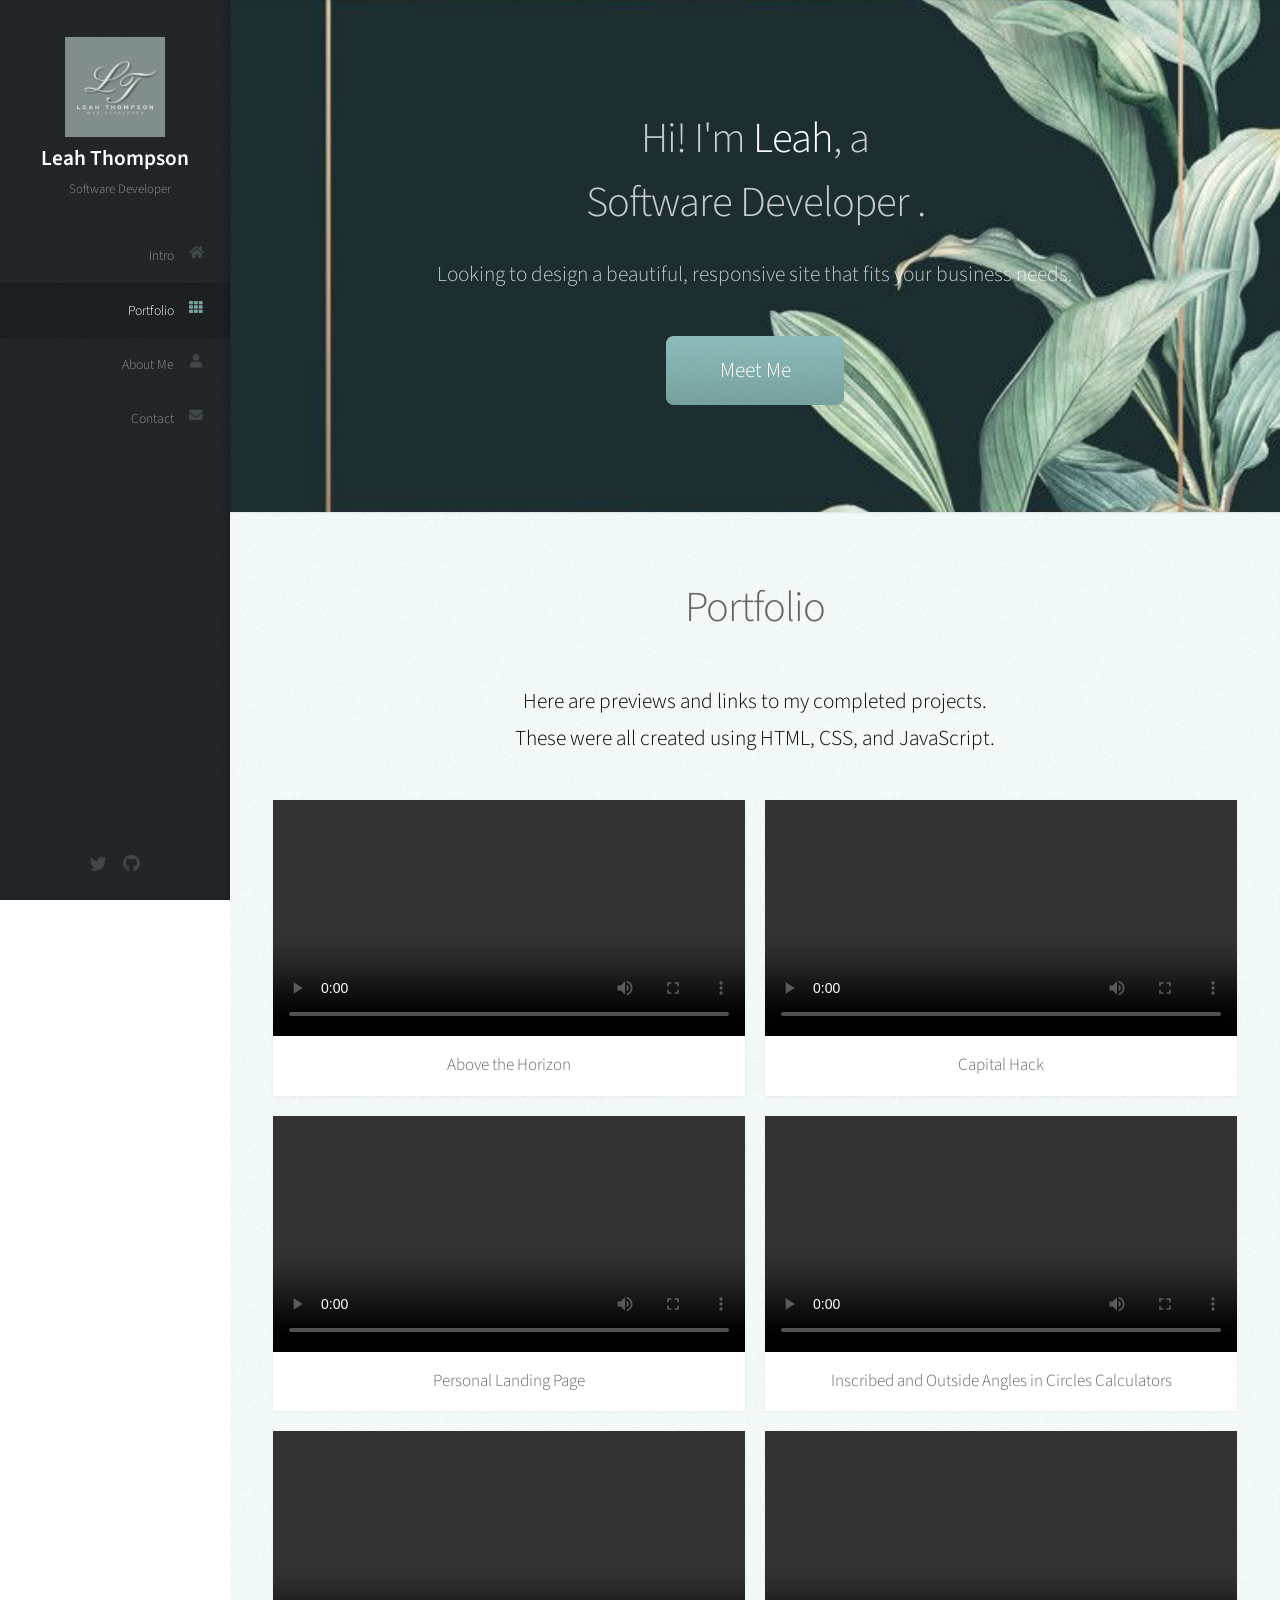
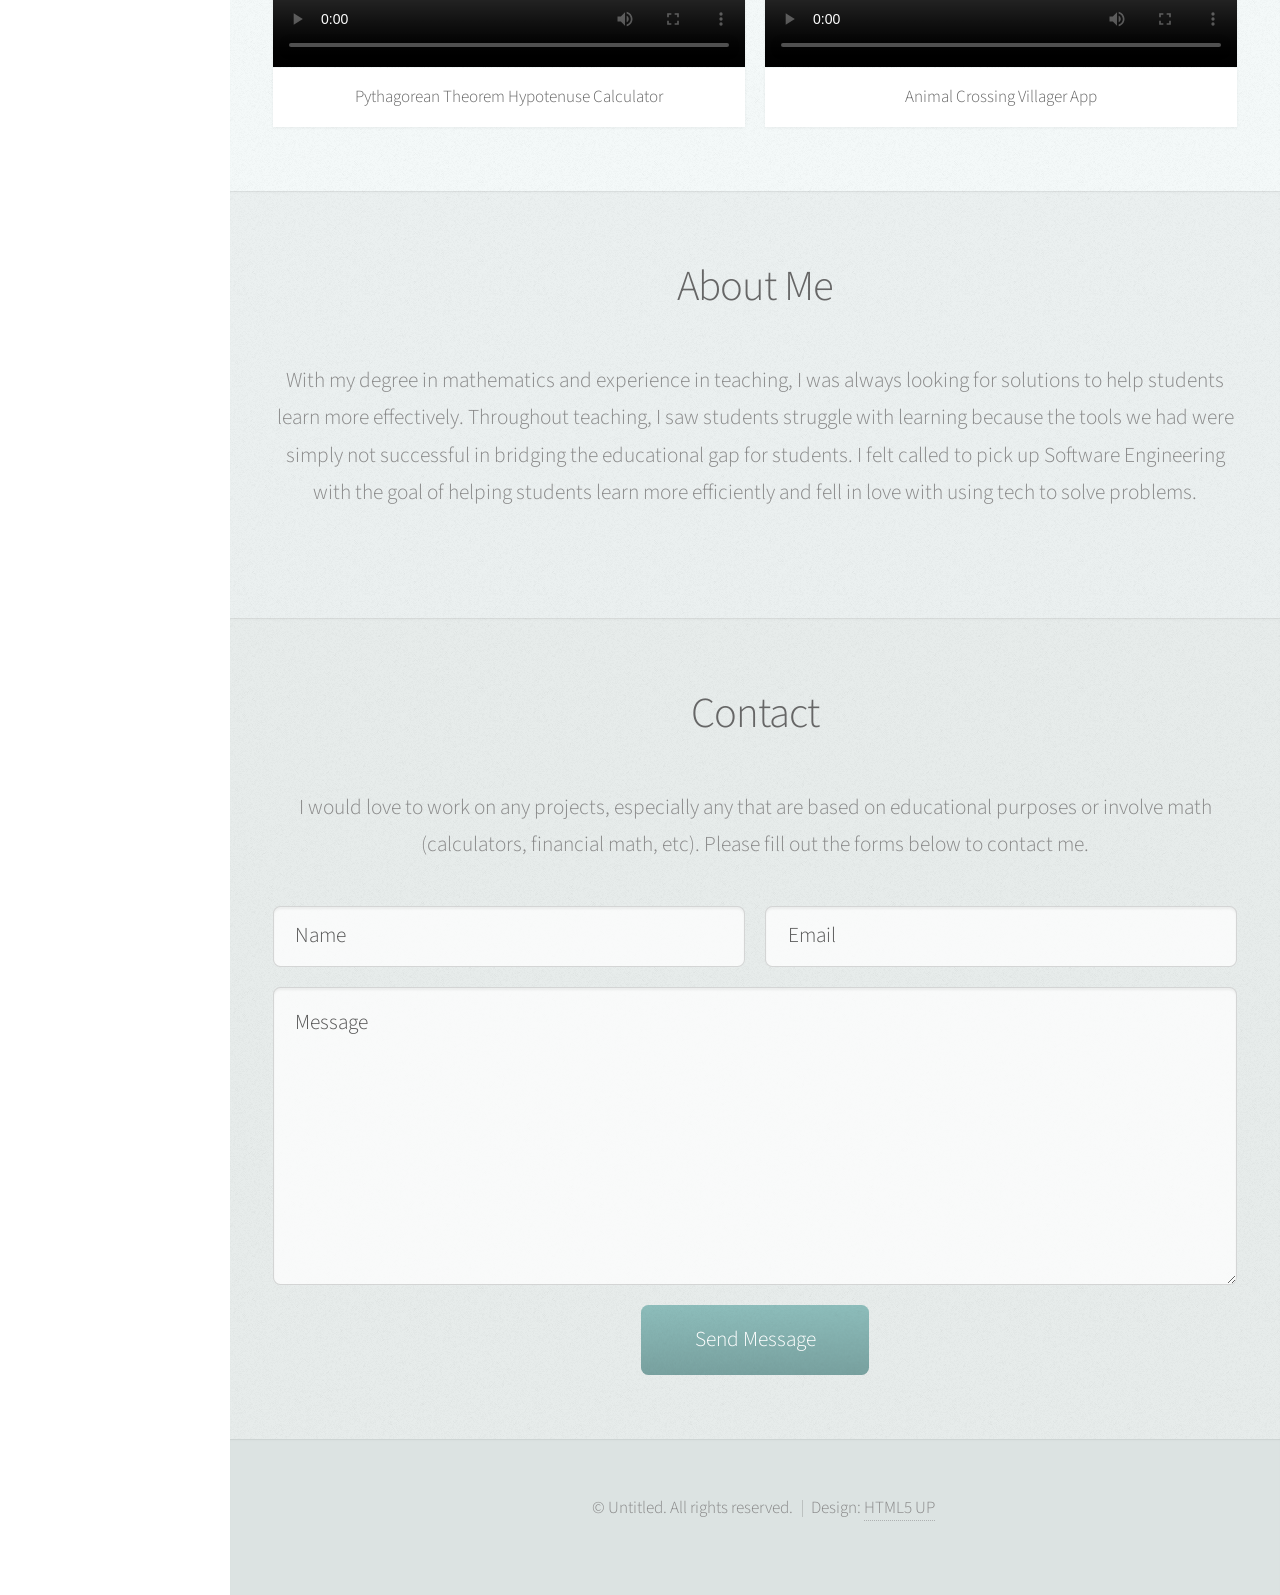
==== commit 5f325a33: "changed webm files to mp4, to prevent videos not showing for IOS devices" ====
--- a/index.html
+++ b/index.html
@@ -87,14 +87,14 @@
 							<div class="row portfolioText">
 								<div class="col-4 col-12-mobile">
 									<article class="item">
-										<a href="https://leahthompson01.github.io/UpdatedSpace/index.html"  class="image fit zoomIn"><video controls class="video-js vjs-default-skin"  src="images/Above-the-Horizon updated.webm" type='video/webm' />
+										<a href="https://leahthompson01.github.io/UpdatedSpace/index.html"  class="image fit zoomIn"><video controls class="video-js vjs-default-skin"  src="images/Above-the-Horizon updated.mp4" type='video/mp4' />
 										</video></a>
 										<header>
 											<h3>Above the Horizon</h3>
 										</header>
 									</article>
 									<article class="item">
-										<a href="https://leahthompson01.github.io/Updated-Landing-Page/"  class="image fit zoomIn"><video controls class="video-js vjs-default-skin"  src="images/Leah-Thompson.webm" type='video/webm' />
+										<a href="https://leahthompson01.github.io/Updated-Landing-Page/"  class="image fit zoomIn"><video controls class="video-js vjs-default-skin"  src="images/Leah-Thompson.mp4" type='video/mp4' />
 										</video></a>
 										<header>
 											<h3>Personal Landing Page</h3>
@@ -103,14 +103,14 @@
 								</div>
 								<div class="col-4 col-12-mobile">
 									<article class="item">
-										<a href="https://raissa-k.github.io/TECHTOGETHER-HACK/index.html" class="image fit zoomIn"><video controls class="video-js vjs-default-skin"  src="images/TechTogether-Chicago---Capital-Hack.webm" type='video/webm' />
+										<a href="https://raissa-k.github.io/TECHTOGETHER-HACK/index.html" class="image fit zoomIn"><video controls class="video-js vjs-default-skin"  src="images/TechTogether-Chicago---Capital-Hack.mp4" type='video/mp4' />
 										</video></a>
 										<header>
 											<h3>Capital Hack</h3>
 										</header>
 									</article>
 									<article class="item">
-										<a href="https://leahthompson01.github.io/Circle-Calculations-Outside-and-Inscribed-Angles-/"  class="image fit zoomIn"><video controls class="video-js vjs-default-skin"  src="images/Circles.webm" type='video/webm' />
+										<a href="https://leahthompson01.github.io/Circle-Calculations-Outside-and-Inscribed-Angles-/"  class="image fit zoomIn"><video controls class="video-js vjs-default-skin"  src="images/Circles.mp4" type='video/mp4' />
 										</video></a>
 										<header>
 											<h3>Inscribed and Outside Angles in Circles Calculators</h3>
@@ -119,23 +119,17 @@
 								</div>
 								<div class="col-4 col-12-mobile">
 									<article class="item">
-										<a href="https://leahthompson01.github.io/Pythagorean-Theorem-Calculator/"  class="image fit zoomIn"><video controls class="video-js vjs-default-skin"  src="images/Pythagorean-Theorem.webm" type='video/webm' />
+										<a href="https://leahthompson01.github.io/Pythagorean-Theorem-Calculator/"  class="image fit zoomIn"><video controls class="video-js vjs-default-skin"  src="images/Pythagorean-Theorem.mp4" type='video/mp4' />
 										</video></a>
 										<header>
 											<h3>Pythagorean Theorem Hypotenuse Calculator</h3>
 										</header>
 									</article>
-									<!-- <article class="item">
-										<a href="https://animal-crossing-app.netlify.app/"  class="image fit zoomIn"><img src="images/Animal-Crossing (3).gif" alt="Picture of Animal Crossing app. Displays
-											villager info on playing card." /></a>
-										<header>
-											<h3>Animal Crossing Villager App</h3>
-										</header>
-									</article> -->
-								</div>
-								<div class="col-4 col-12-mobile">
-									<article class="item">
-										<a href="https://animal-crossing-app.netlify.app/"  class="image fit zoomIn"><video controls class="video-js vjs-default-skin"  src="images/NewAnimalCrossing.webm" type='video/webm' />
+
+								</div>
+								<div class="col-4 col-12-mobile">
+									<article class="item">
+										<a href="https://animal-crossing-app.netlify.app/"  class="image fit zoomIn"><video controls class="video-js vjs-default-skin"  src="images/Animal-Crossing-Fixed.mp4" type='video/mp4' />
 										</video></a>
 										<header>
 											<h3>Animal Crossing Villager App</h3>
@@ -154,8 +148,6 @@
 							<header>
 								<h2>About Me</h2>
 							</header>
-
-						<!-- <a href="https://www.linkedin.com/in/leah-thompson-3a163416a/" class="image featured"><img src="images/cover.png" alt="" /></a> -->
 
 							<p>
 								With my degree in mathematics and experience in teaching, I was always looking for solutions to help students learn more effectively. Throughout teaching, I saw students struggle with learning because the tools we had were simply not successful in bridging the educational gap for students.
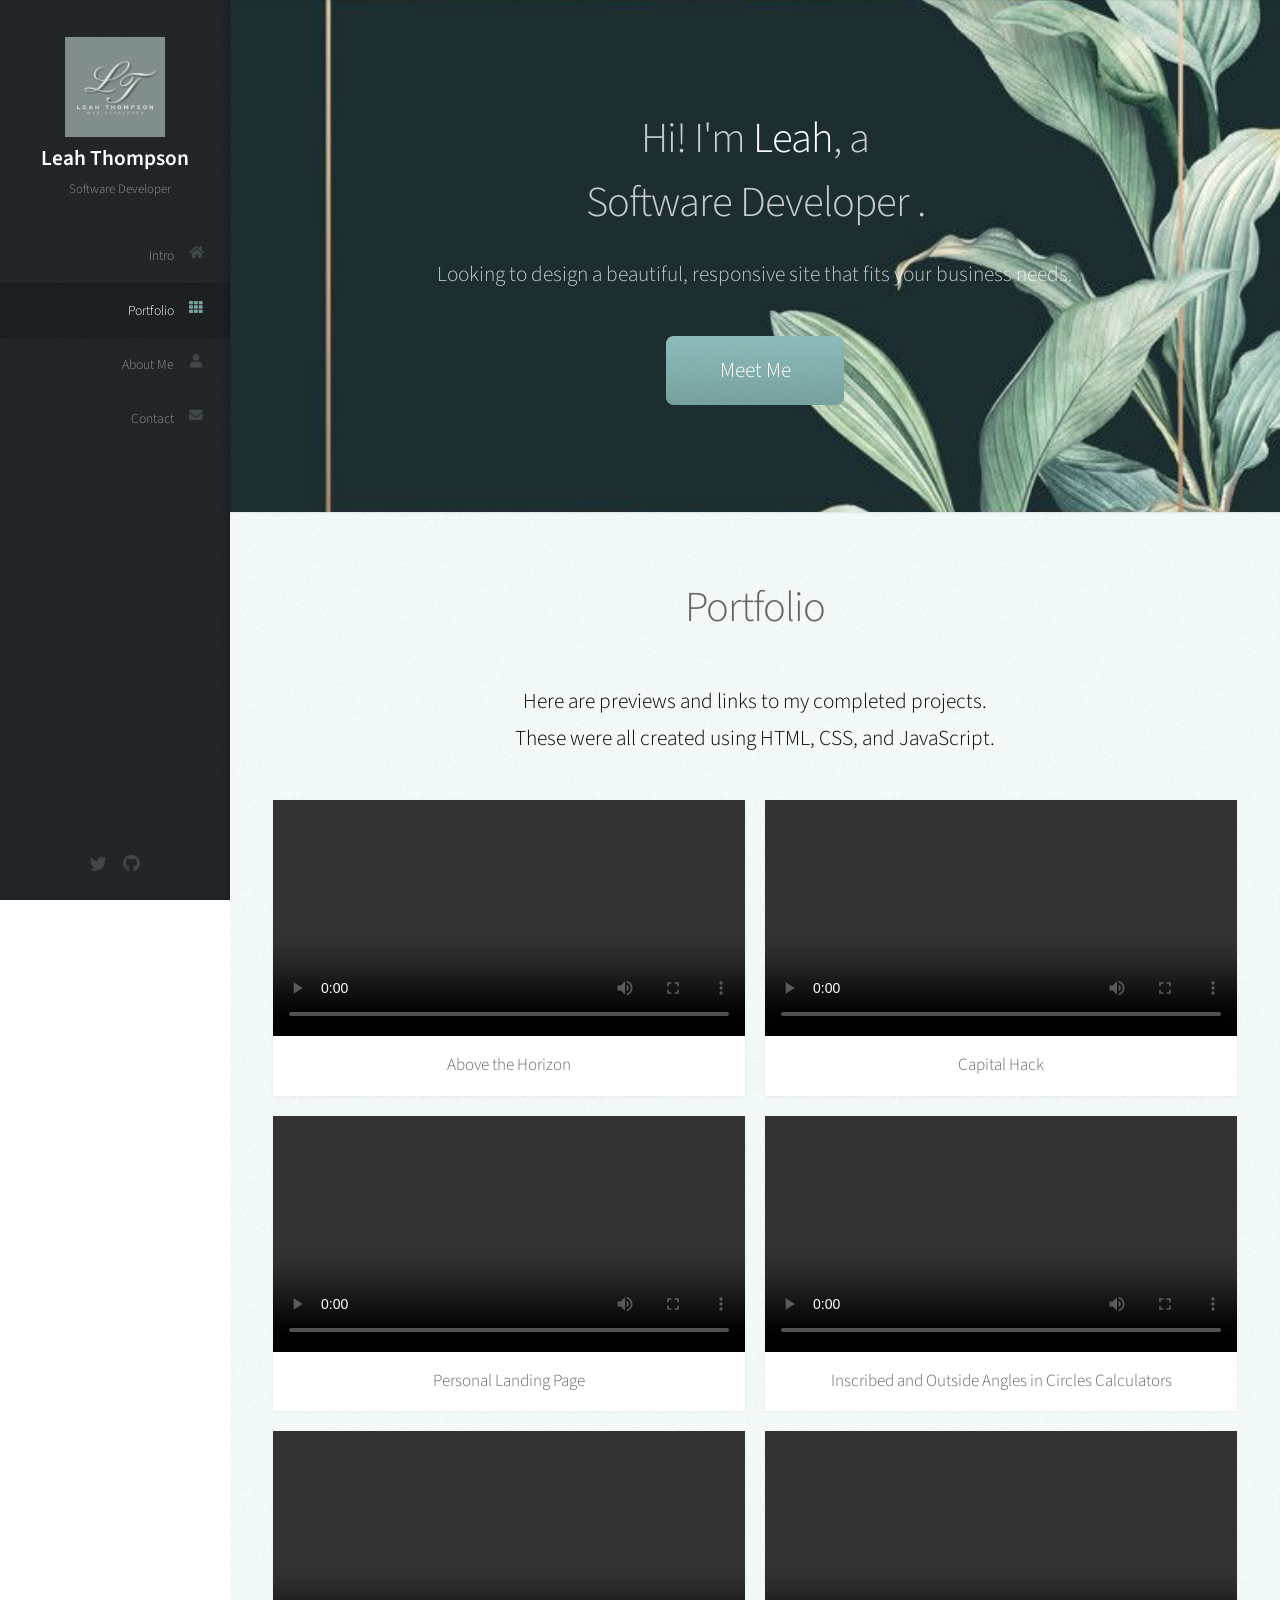
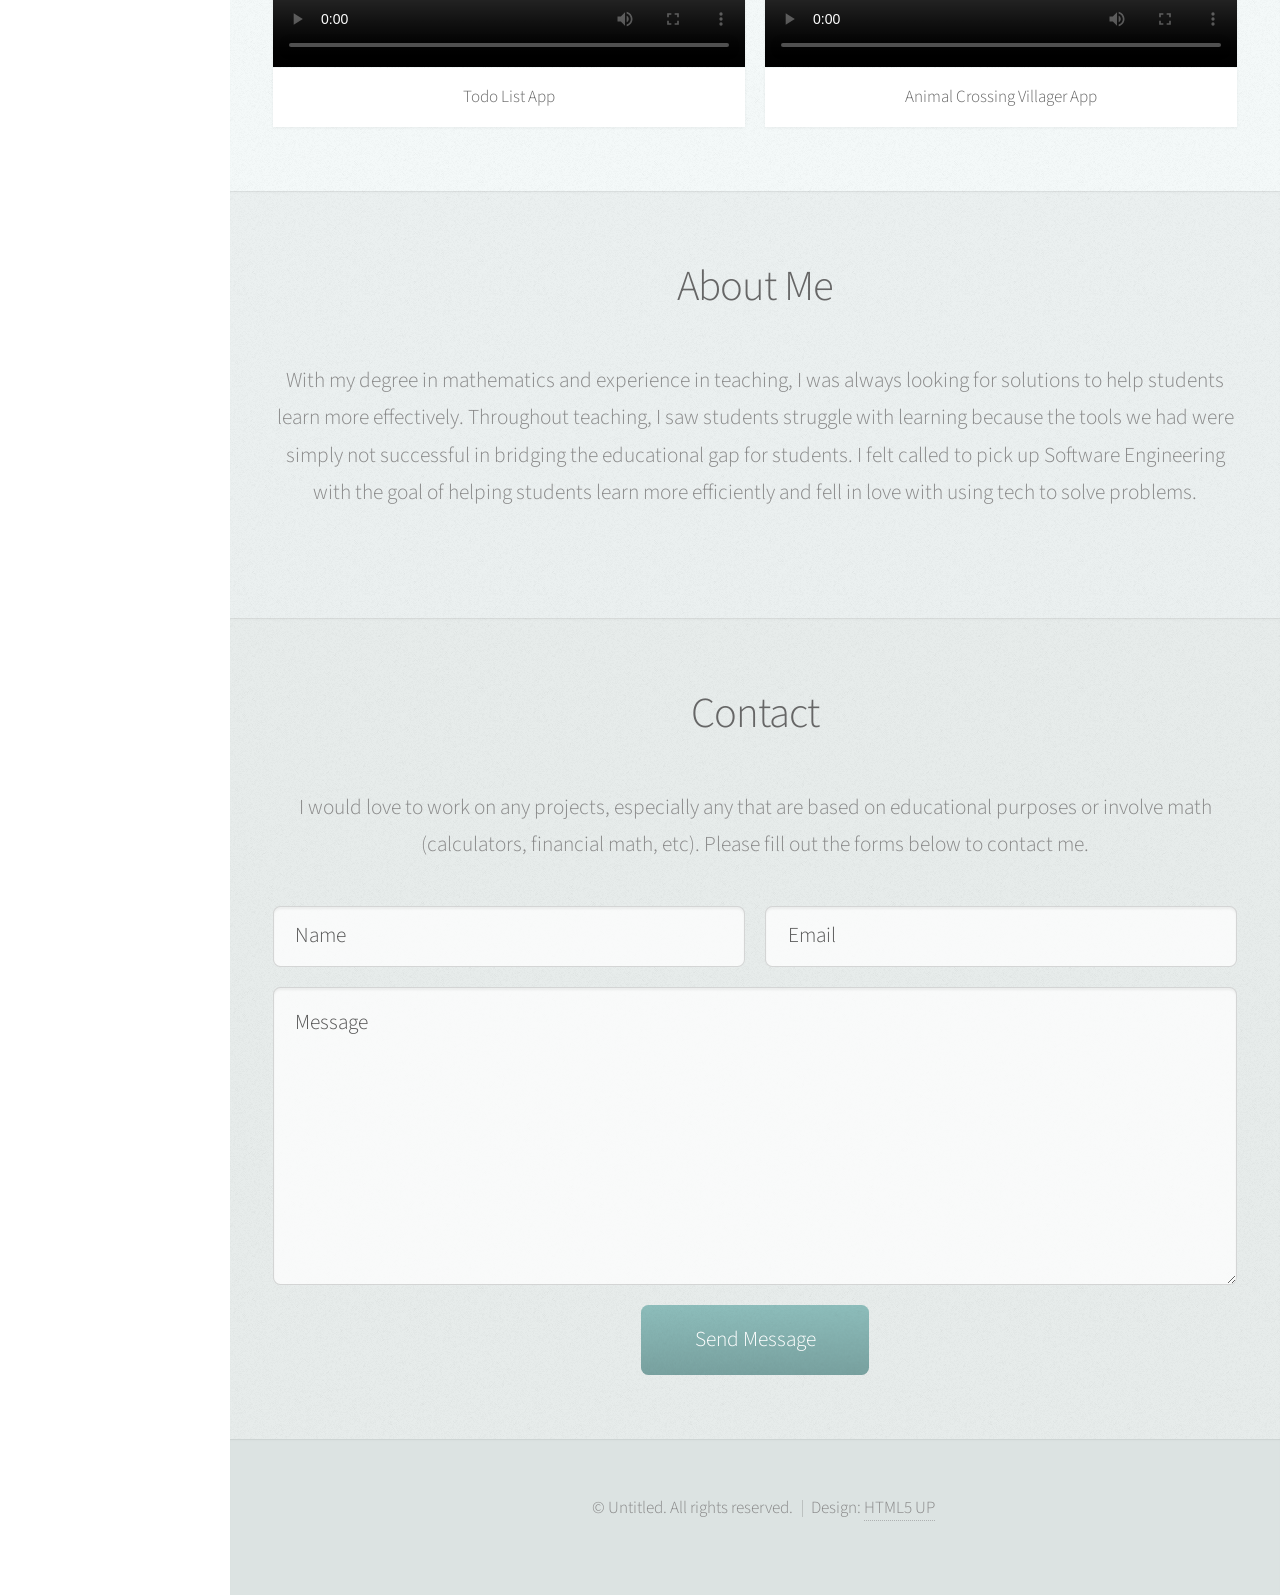
==== commit 7e6adfa1: "added new project video, and updated project link" ====
--- a/index.html
+++ b/index.html
@@ -84,7 +84,7 @@
 							<br>	These were all created using HTML, CSS, and JavaScript.
 							</p>
 
-							<div class="row portfolioText">
+							<div class="row portfolioText videos">
 								<div class="col-4 col-12-mobile">
 									<article class="item">
 										<a href="https://leahthompson01.github.io/UpdatedSpace/index.html"  class="image fit zoomIn"><video controls class="video-js vjs-default-skin"  src="images/Above-the-Horizon updated.mp4" type='video/mp4' />
@@ -119,17 +119,17 @@
 								</div>
 								<div class="col-4 col-12-mobile">
 									<article class="item">
-										<a href="https://leahthompson01.github.io/Pythagorean-Theorem-Calculator/"  class="image fit zoomIn"><video controls class="video-js vjs-default-skin"  src="images/Pythagorean-Theorem.mp4" type='video/mp4' />
-										</video></a>
-										<header>
-											<h3>Pythagorean Theorem Hypotenuse Calculator</h3>
-										</header>
-									</article>
-
-								</div>
-								<div class="col-4 col-12-mobile">
-									<article class="item">
-										<a href="https://animal-crossing-app.netlify.app/"  class="image fit zoomIn"><video controls class="video-js vjs-default-skin"  src="images/Animal-Crossing-Fixed.mp4" type='video/mp4' />
+										<a href="https://todo-app-thompson.netlify.app/"  class="image fit zoomIn"><video controls class="video-js vjs-default-skin"  src="images/NotesAppVid2.mp4" type='video/mp4' />
+										</video></a>
+										<header>
+											<h3>Todo List App</h3>
+										</header>
+									</article>
+
+								</div>
+								<div class="col-4 col-12-mobile">
+									<article class="item">
+										<a href="https://animal-crossing-app.netlify.app/"  class="image fit zoomIn"><video controls class="video-js vjs-default-skin"  src="images/NewAnimalCrossing.mp4" type='video/mp4' />
 										</video></a>
 										<header>
 											<h3>Animal Crossing Villager App</h3>
--- a/assets/css/main.css
+++ b/assets/css/main.css
@@ -1766,6 +1766,7 @@
 			display: block;
 			width: 100%;
 		}
+	
 
 		.image.avatar48 {
 			width: 60%;
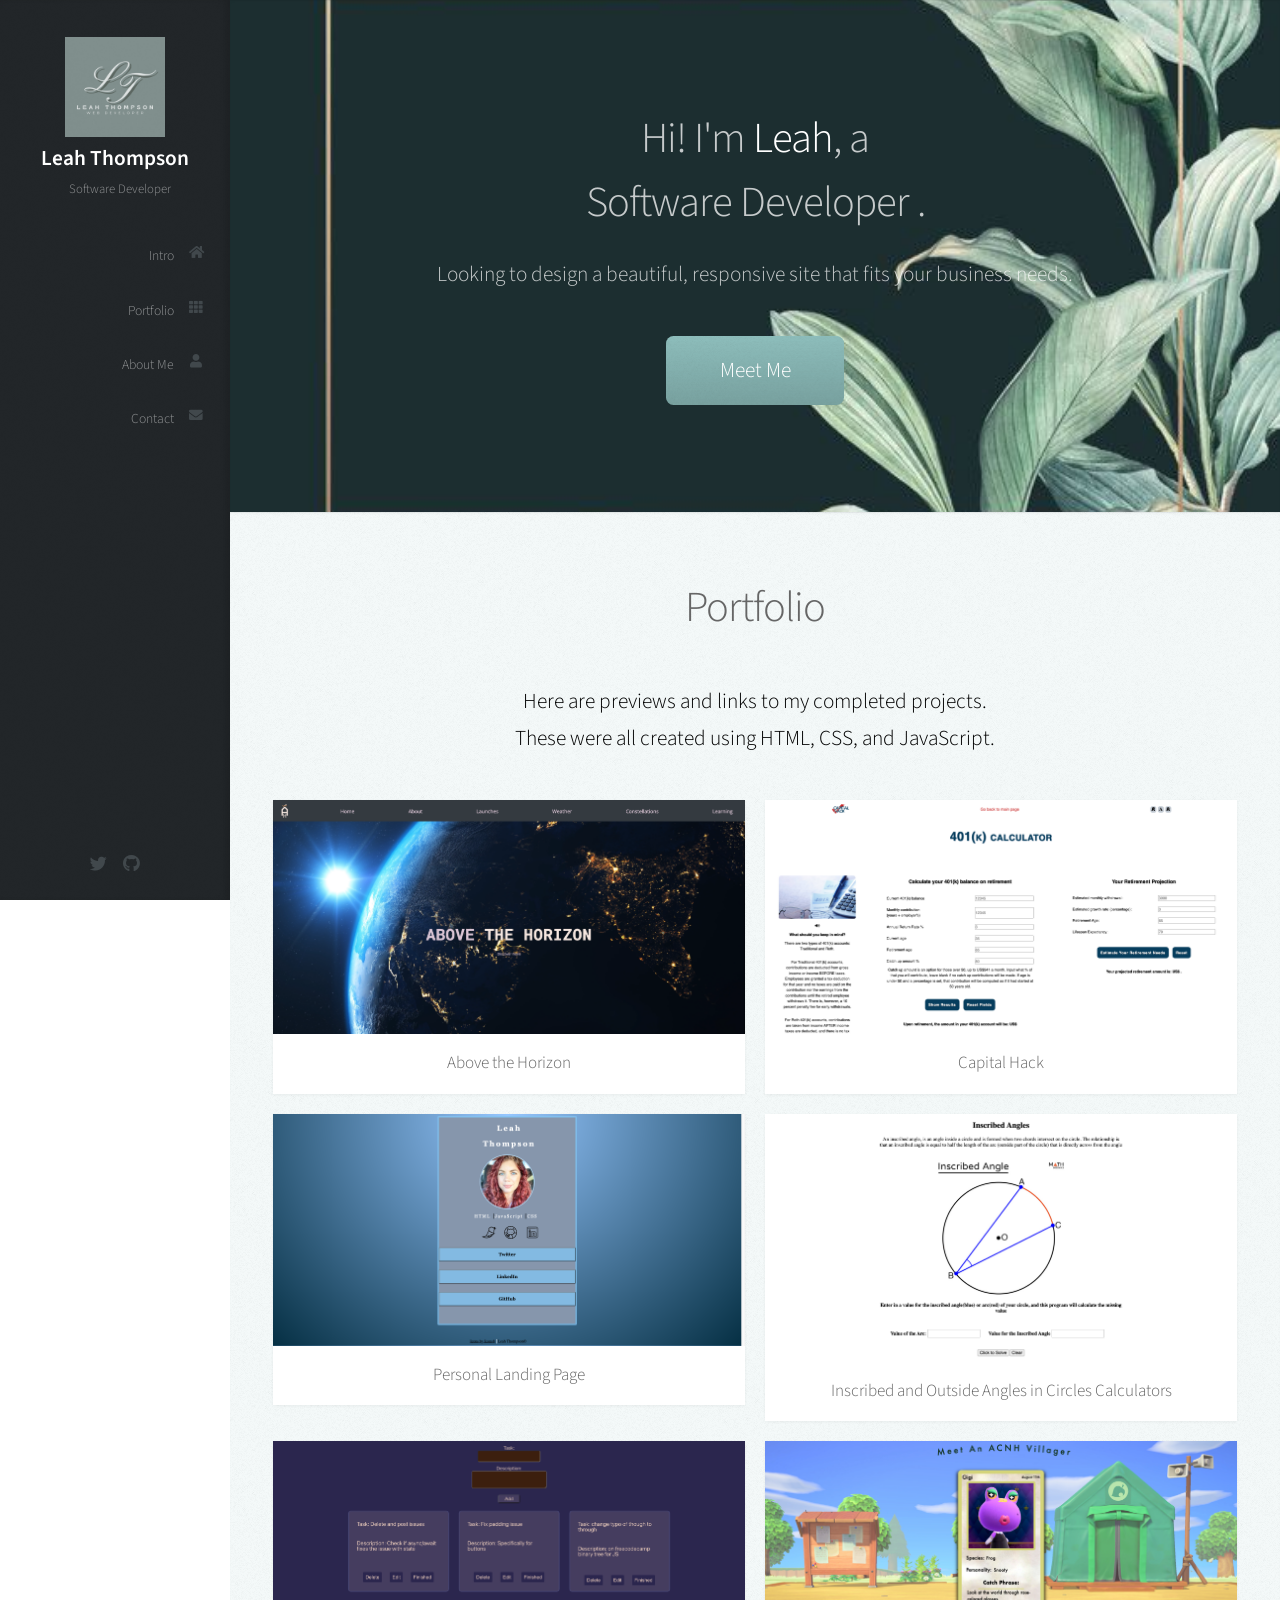
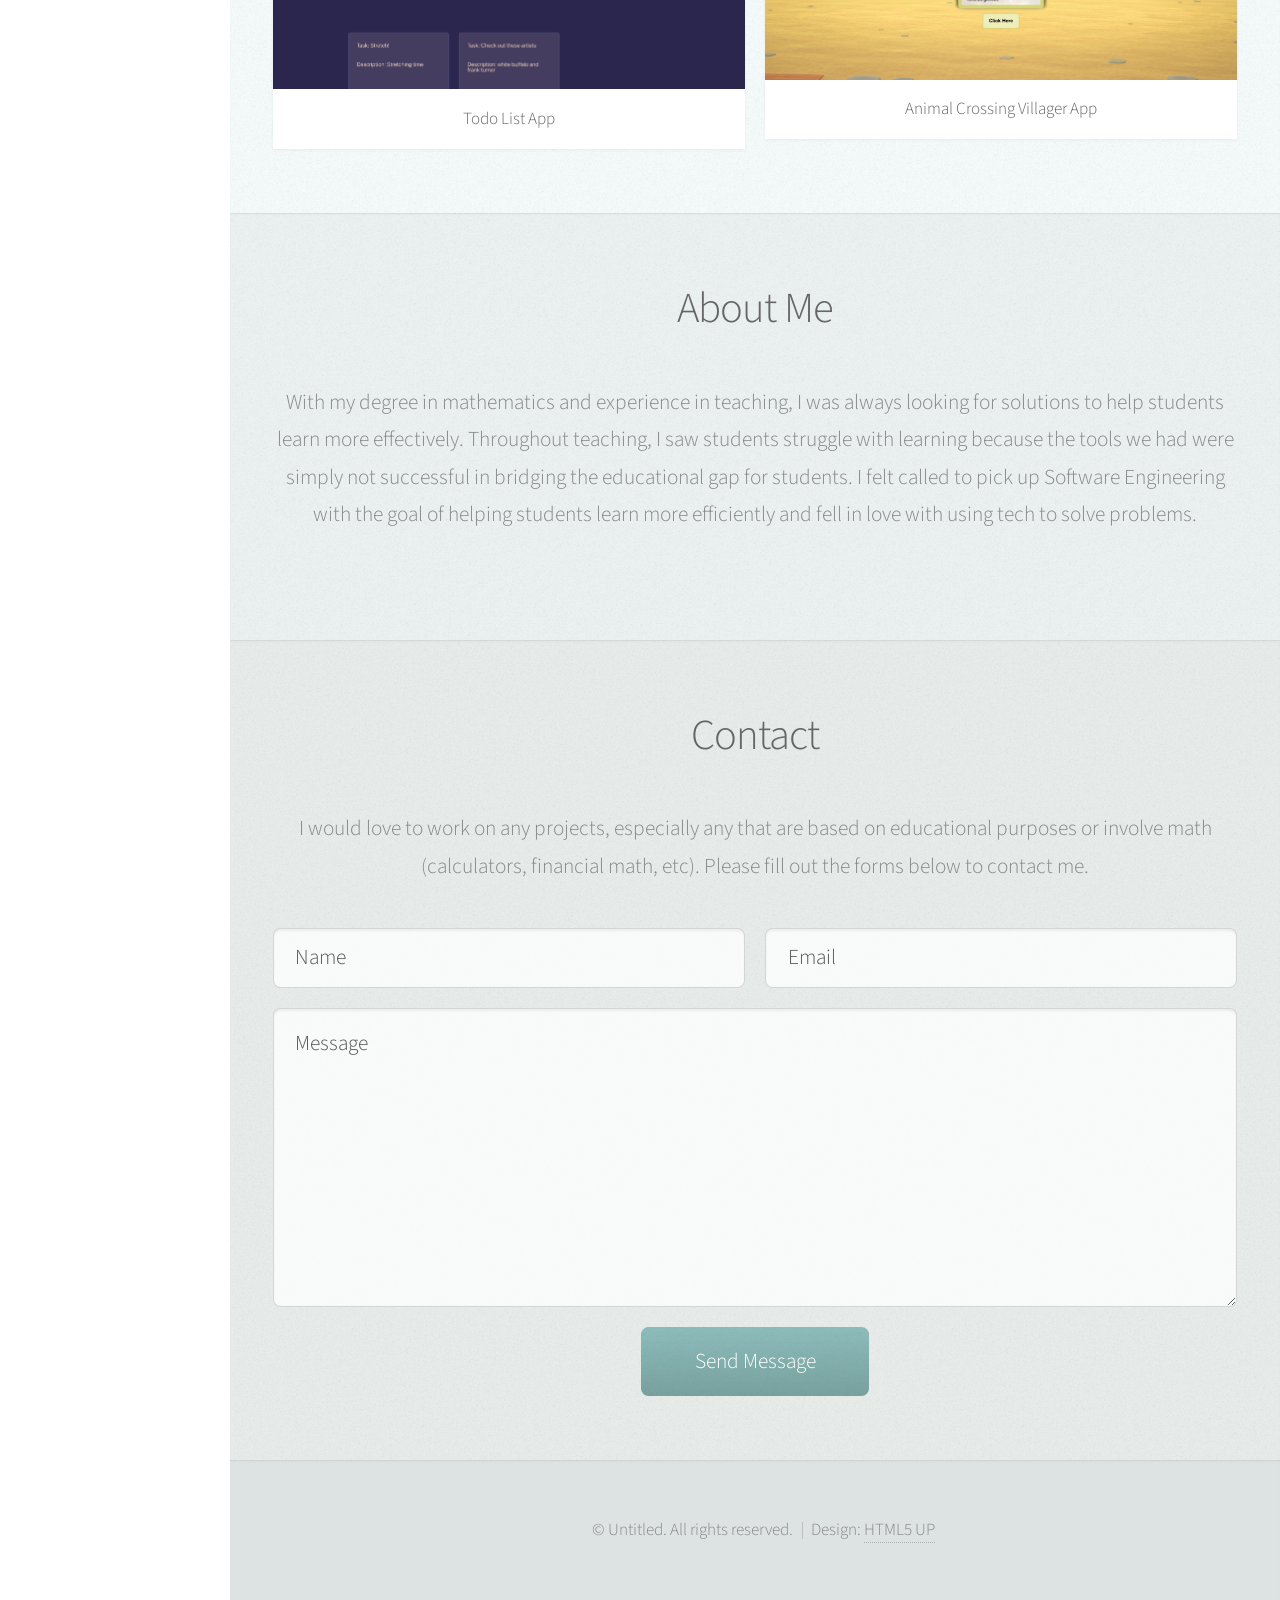
==== commit 7e6c9cba: "changed videos to images for projects" ====
--- a/index.html
+++ b/index.html
@@ -87,15 +87,13 @@
 							<div class="row portfolioText videos">
 								<div class="col-4 col-12-mobile">
 									<article class="item">
-										<a href="https://leahthompson01.github.io/UpdatedSpace/index.html"  class="image fit zoomIn"><video controls class="video-js vjs-default-skin"  src="images/Above-the-Horizon updated.mp4" type='video/mp4' />
-										</video></a>
+										<a href="https://leahthompson01.github.io/UpdatedSpace/index.html"  class="image fit zoomIn"><img src="images/Above the Horizon (3).png"></img></a>
 										<header>
 											<h3>Above the Horizon</h3>
 										</header>
 									</article>
 									<article class="item">
-										<a href="https://leahthompson01.github.io/Updated-Landing-Page/"  class="image fit zoomIn"><video controls class="video-js vjs-default-skin"  src="images/Leah-Thompson.mp4" type='video/mp4' />
-										</video></a>
+										<a href="https://leahthompson01.github.io/Updated-Landing-Page/"  class="image fit zoomIn"><img src="images/Leah Thompson (7).png"></img></a>
 										<header>
 											<h3>Personal Landing Page</h3>
 										</header>
@@ -103,15 +101,13 @@
 								</div>
 								<div class="col-4 col-12-mobile">
 									<article class="item">
-										<a href="https://raissa-k.github.io/TECHTOGETHER-HACK/index.html" class="image fit zoomIn"><video controls class="video-js vjs-default-skin"  src="images/TechTogether-Chicago---Capital-Hack.mp4" type='video/mp4' />
-										</video></a>
+										<a href="https://raissa-k.github.io/TECHTOGETHER-HACK/index.html" class="image fit zoomIn"><img src="images/TechTogether Chicago - Capital Hack (1).png"></img></a>
 										<header>
 											<h3>Capital Hack</h3>
 										</header>
 									</article>
 									<article class="item">
-										<a href="https://leahthompson01.github.io/Circle-Calculations-Outside-and-Inscribed-Angles-/"  class="image fit zoomIn"><video controls class="video-js vjs-default-skin"  src="images/Circles.mp4" type='video/mp4' />
-										</video></a>
+										<a href="https://leahthompson01.github.io/Circle-Calculations-Outside-and-Inscribed-Angles-/"  class="image fit zoomIn"><img src="images/Circles (2).png"></img></a>
 										<header>
 											<h3>Inscribed and Outside Angles in Circles Calculators</h3>
 										</header>
@@ -119,8 +115,7 @@
 								</div>
 								<div class="col-4 col-12-mobile">
 									<article class="item">
-										<a href="https://todo-app-thompson.netlify.app/"  class="image fit zoomIn"><video controls class="video-js vjs-default-skin"  src="images/NotesAppVid2.mp4" type='video/mp4' />
-										</video></a>
+										<a href="https://todo-app-thompson.netlify.app/"  class="image fit zoomIn"><img src="images/React App.png"></img></a>
 										<header>
 											<h3>Todo List App</h3>
 										</header>
@@ -129,8 +124,7 @@
 								</div>
 								<div class="col-4 col-12-mobile">
 									<article class="item">
-										<a href="https://animal-crossing-app.netlify.app/"  class="image fit zoomIn"><video controls class="video-js vjs-default-skin"  src="images/NewAnimalCrossing.mp4" type='video/mp4' />
-										</video></a>
+										<a href="https://animal-crossing-app.netlify.app/"  class="image fit zoomIn"><img src="images/Animal Crossing.png"></img></a>
 										<header>
 											<h3>Animal Crossing Villager App</h3>
 										</header>
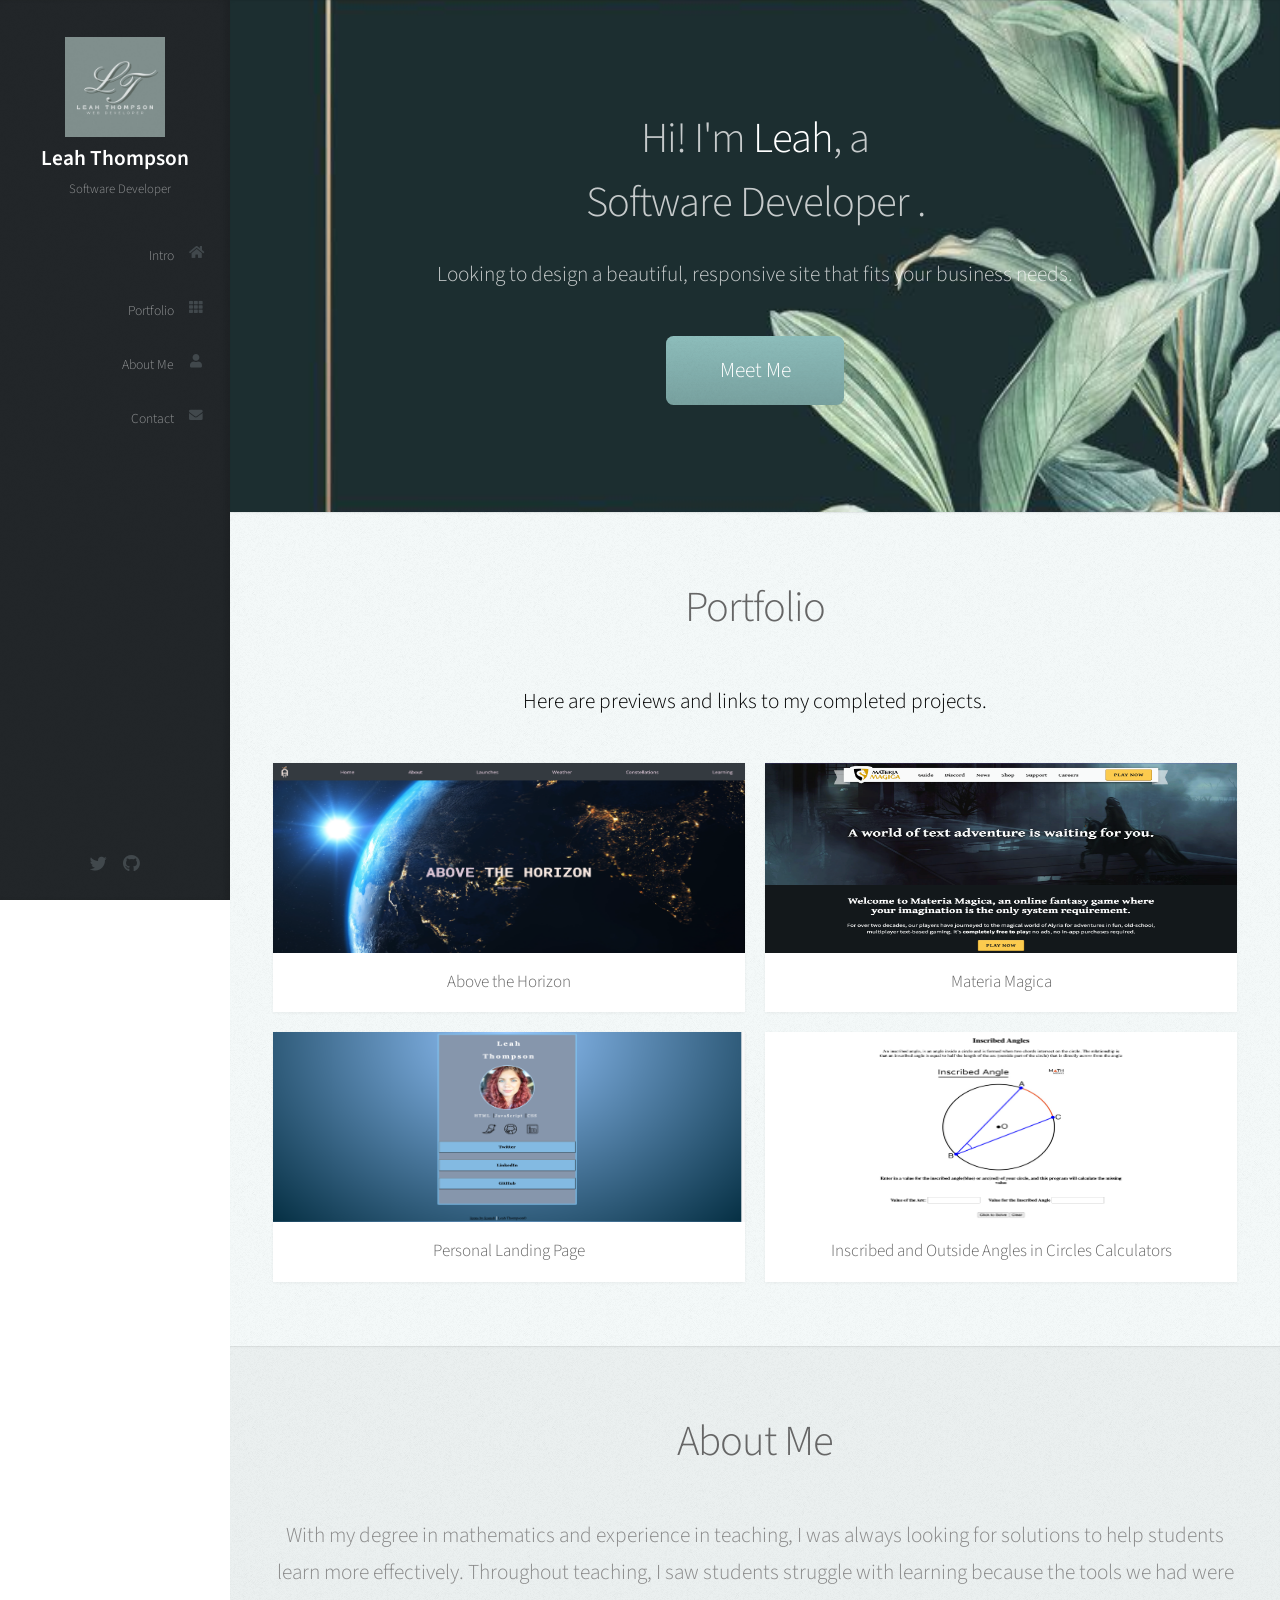
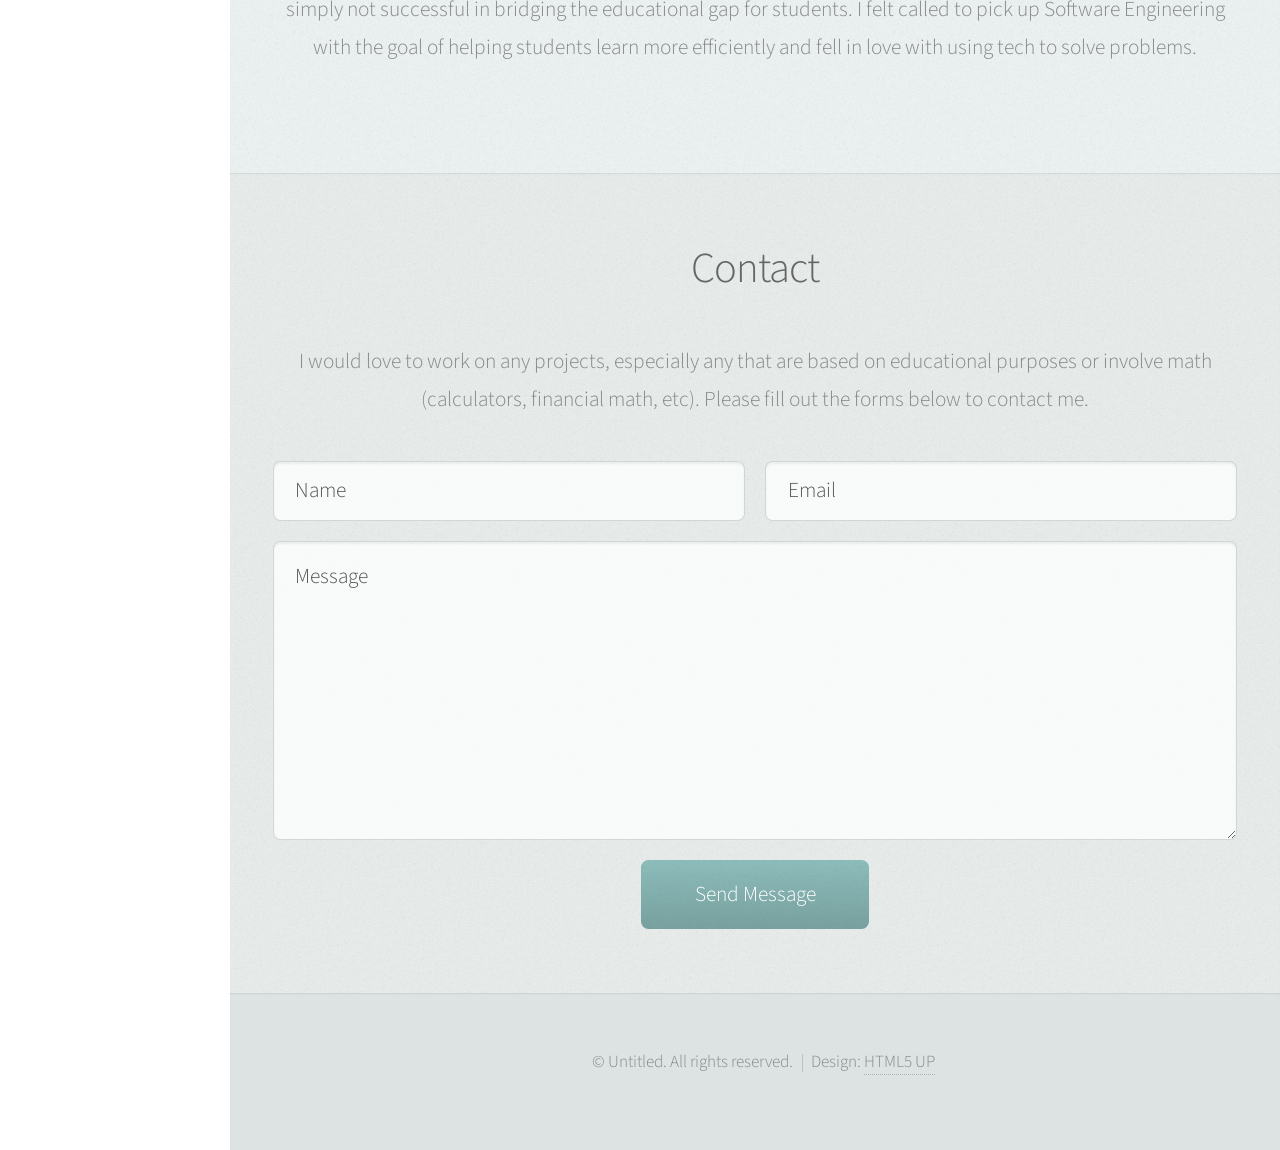
==== commit f4314fd1: "Updated projects section" ====
--- a/index.html
+++ b/index.html
@@ -41,7 +41,7 @@
 
 					<!-- Social Icons -->
 						<ul class="icons">
-							<li><a href="https://twitter.com/LeahT2020" class="icon brands fa-twitter"><span class="label">Twitter</span></a></li>
+							<li><a href="https://twitter.com/LeahTCodes" class="icon brands fa-twitter"><span class="label">Twitter</span></a></li>
 							<li><a href="https://github.com/leahthompson01" class="icon brands fa-github"><span class="label">Github</span></a></li>
 						<!--	<li><a href="#" class="icon brands fa-dribbble"><span class="label">Dribbble</span></a></li>  -->
 						</ul>
@@ -81,7 +81,6 @@
 							</header>
 
 							<p >Here are previews and links to my completed projects.
-							<br>	These were all created using HTML, CSS, and JavaScript.
 							</p>
 
 							<div class="row portfolioText videos">
@@ -101,9 +100,9 @@
 								</div>
 								<div class="col-4 col-12-mobile">
 									<article class="item">
-										<a href="https://raissa-k.github.io/TECHTOGETHER-HACK/index.html" class="image fit zoomIn"><img src="images/TechTogether Chicago - Capital Hack (1).png"></img></a>
+										<a href="https://www.materiamagica.com/" class="image fit zoomIn"><img src="images/Materia_Magica_Screenshot.png"></img></a>
 										<header>
-											<h3>Capital Hack</h3>
+											<h3>Materia Magica</h3>
 										</header>
 									</article>
 									<article class="item">
@@ -113,23 +112,7 @@
 										</header>
 									</article>
 								</div>
-								<div class="col-4 col-12-mobile">
-									<article class="item">
-										<a href="https://todo-app-thompson.netlify.app/"  class="image fit zoomIn"><img src="images/React App.png"></img></a>
-										<header>
-											<h3>Todo List App</h3>
-										</header>
-									</article>
 
-								</div>
-								<div class="col-4 col-12-mobile">
-									<article class="item">
-										<a href="https://animal-crossing-app.netlify.app/"  class="image fit zoomIn"><img src="images/Animal Crossing.png"></img></a>
-										<header>
-											<h3>Animal Crossing Villager App</h3>
-										</header>
-									</article>
-								</div>
 							</div>
 
 						</div>
--- a/assets/css/main.css
+++ b/assets/css/main.css
@@ -2014,6 +2014,10 @@
 				font-size: 1em;
 			}
 
+			.item a img {
+				min-height: 170px;
+				max-height: 190px;
+			}
 /* Icons */
 
 	.icon {
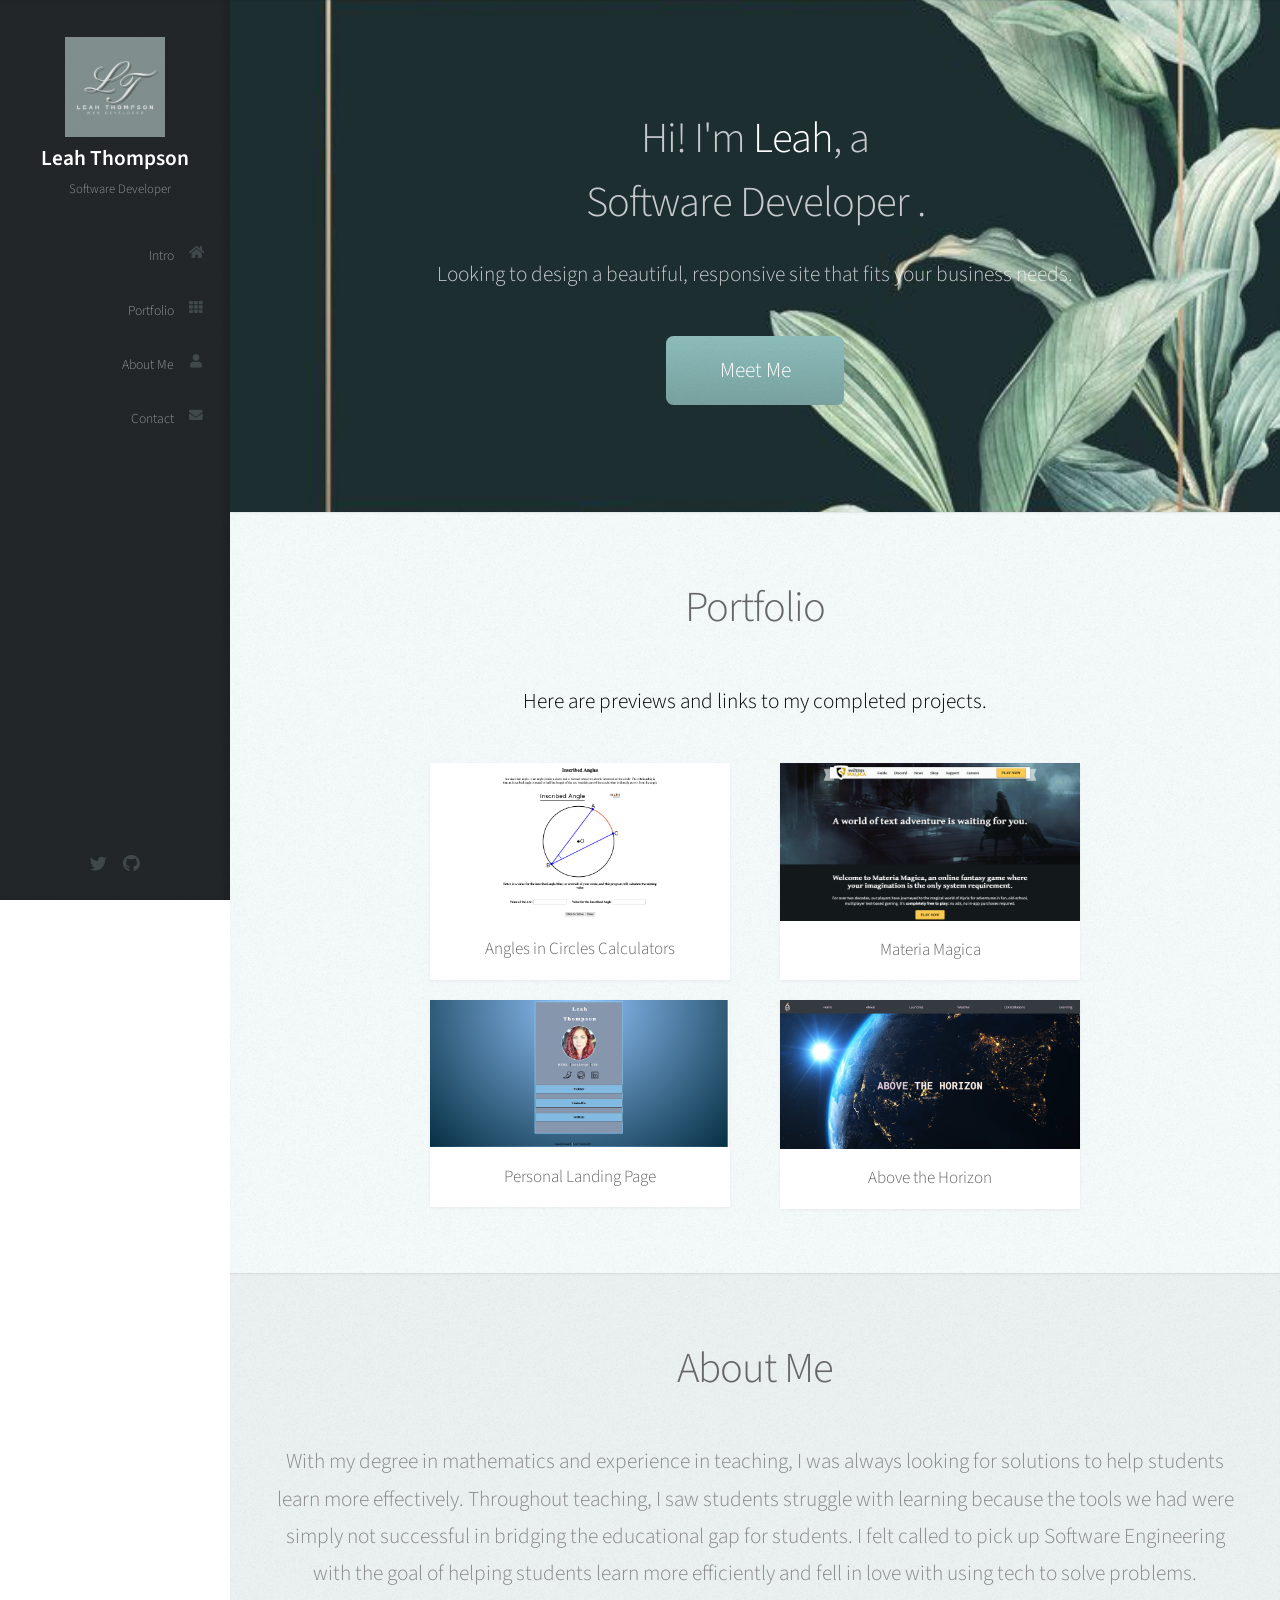
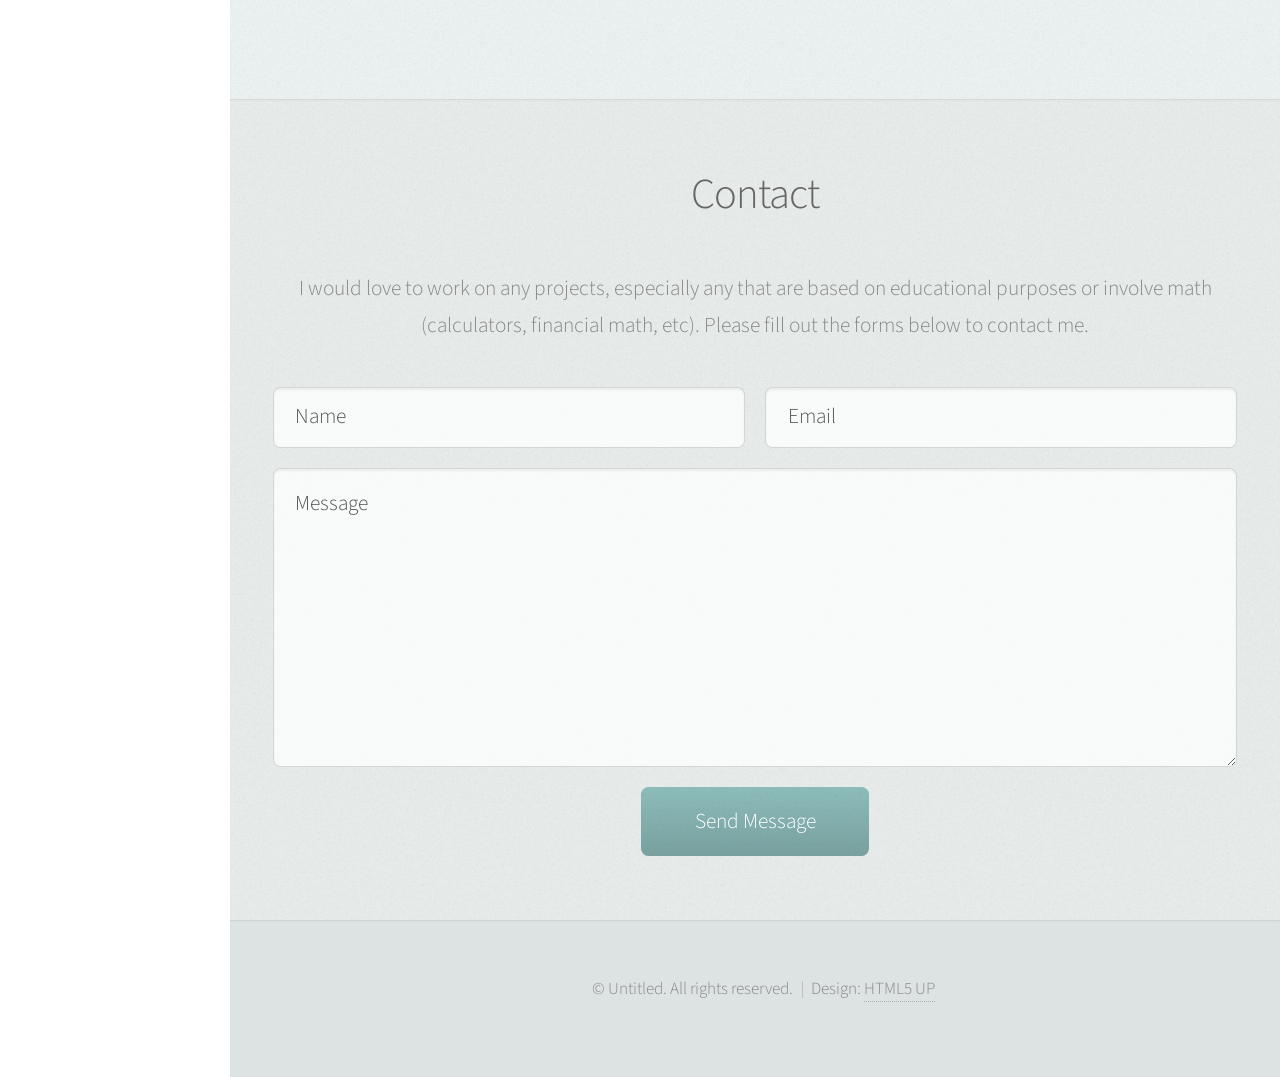
==== commit fbeb2e7f: "style: updated css styling for the portfolio section" ====
--- a/index.html
+++ b/index.html
@@ -83,32 +83,32 @@
 							<p >Here are previews and links to my completed projects.
 							</p>
 
-							<div class="row portfolioText videos">
+							<div class="portfolioRow portfolioText videos">
 								<div class="col-4 col-12-mobile">
 									<article class="item">
-										<a href="https://leahthompson01.github.io/UpdatedSpace/index.html"  class="image fit zoomIn"><img src="images/Above the Horizon (3).png"></img></a>
+										<a href="https://leahthompson01.github.io/Circle-Calculations-Outside-and-Inscribed-Angles-/"  class="image fit zoomIn"><img src="images/Circles (2).png"></img></a>
 										<header>
-											<h3>Above the Horizon</h3>
+											<h3>Angles in Circles Calculators</h3>
 										</header>
 									</article>
 									<article class="item">
-										<a href="https://leahthompson01.github.io/Updated-Landing-Page/"  class="image fit zoomIn"><img src="images/Leah Thompson (7).png"></img></a>
+										<a href="https://leahthompson01.github.io/Updated-Landing-Page/"  class="image fit zoomIn"><img alt="screenshot of webpage that says 'Above the Horizon'" src="images/Leah Thompson (7).png"></img></a>
 										<header>
 											<h3>Personal Landing Page</h3>
 										</header>
 									</article>
 								</div>
-								<div class="col-4 col-12-mobile">
+								<div class="col-4 col-12-mobile materiaMagica">
 									<article class="item">
-										<a href="https://www.materiamagica.com/" class="image fit zoomIn"><img src="images/Materia_Magica_Screenshot.png"></img></a>
+										<a href="https://www.materiamagica.com/" class="image fit zoomIn"><img alt="screenshot of Materia Magica homepage" src="images/Materia_Magica_Screenshot.png"></img></a>
 										<header>
 											<h3>Materia Magica</h3>
 										</header>
 									</article>
 									<article class="item">
-										<a href="https://leahthompson01.github.io/Circle-Calculations-Outside-and-Inscribed-Angles-/"  class="image fit zoomIn"><img src="images/Circles (2).png"></img></a>
+										<a href="https://leahthompson01.github.io/UpdatedSpace/index.html"  class="image fit zoomIn"><img alt="screenshot of webpage that says 'Above the Horizon'" src="images/Above the Horizon (3).png"></img></a>
 										<header>
-											<h3>Inscribed and Outside Angles in Circles Calculators</h3>
+											<h3>Above the Horizon</h3>
 										</header>
 									</article>
 								</div>
--- a/assets/css/main.css
+++ b/assets/css/main.css
@@ -2014,10 +2014,18 @@
 				font-size: 1em;
 			}
 
-			.item a img {
-				min-height: 170px;
-				max-height: 190px;
-			}
+			.materiaMagica a img {
+				max-height: 158px;
+			}
+
+.portfolioRow{
+	display: grid;
+	grid-template-columns: 300px 300px;
+	justify-content: center;
+	align-content: center;
+	grid-column-gap: 50px;
+	grid-template-rows: auto;
+}
 /* Icons */
 
 	.icon {
@@ -2646,6 +2654,13 @@
 	@media screen and (max-width: 736px) {
 
 		/* Basic */
+		.portfolioRow{
+			display: grid;
+			grid-template-columns: 300px;
+			justify-content: center;
+			align-content: center;
+			grid-template-rows: auto;
+		}
 
 			body, input, textarea, select {
 				font-size: 14pt;
